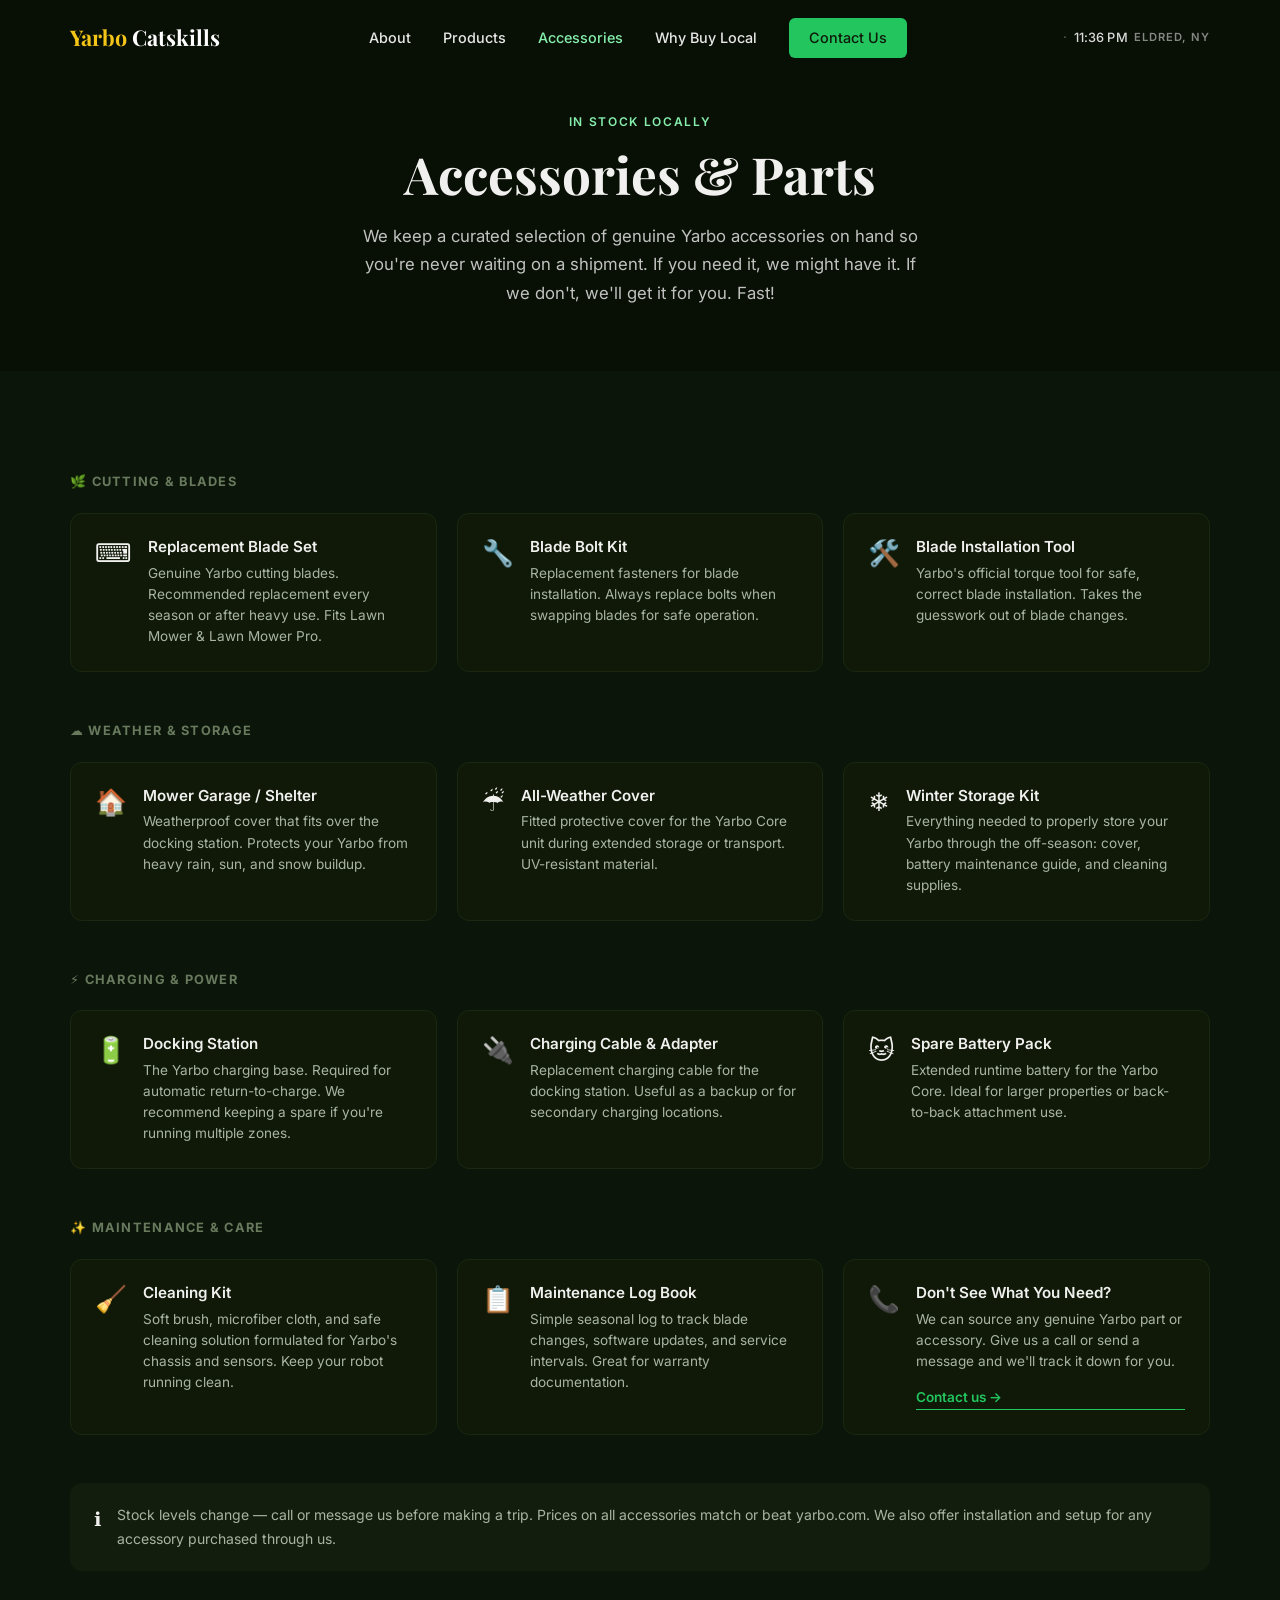
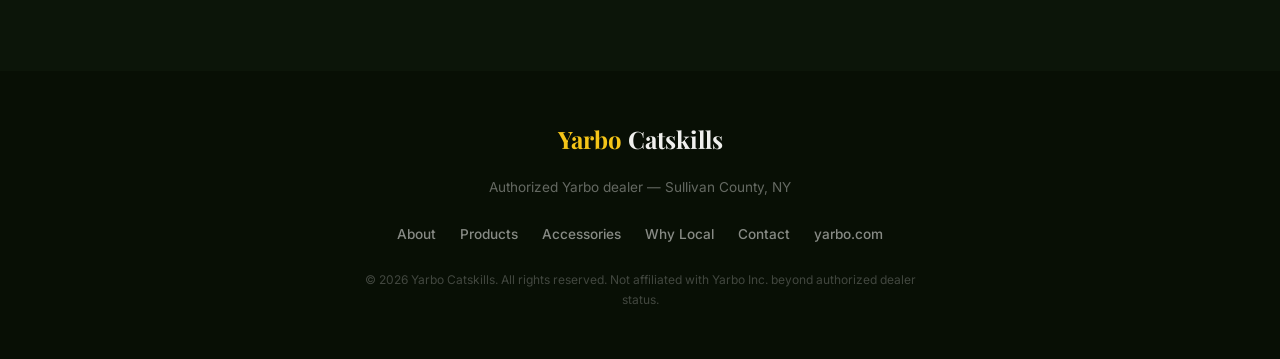
==== accessories.html @ 5e477cc3 "Update copy, styling, and layout improvements - Remove em-dashes throughout bio and hero copy - Move" ====
<!DOCTYPE html>
<html lang="en">
<head>
  <meta charset="UTF-8" />
  <meta name="viewport" content="width=device-width, initial-scale=1.0" />
  <meta name="description" content="Yarbo accessories kept in local stock by Yarbo Catskills — Sullivan County, NY. Blades, covers, docks, and more." />
  <title>Accessories | Yarbo Catskills</title>
  <link rel="preconnect" href="https://fonts.googleapis.com" />
  <link rel="preconnect" href="https://fonts.gstatic.com" crossorigin />
  <link href="https://fonts.googleapis.com/css2?family=Inter:wght@400;500;600;700&family=Playfair+Display:wght@700&family=DM+Serif+Display&family=Syne:wght@700;800&display=swap" rel="stylesheet" />
  <link rel="icon" type="image/svg+xml" href="favicon.svg" />
  <link rel="stylesheet" href="css/styles.css" />
  <link id="theme-css" rel="stylesheet" href="" />
</head>
<body>

  <!-- NAV -->
  <header class="site-header scrolled" id="site-header">
    <div class="container nav-inner">
      <a href="index.html" class="logo"><span>Yarbo</span> Catskills</a>
      <nav class="nav-links">
        <a href="index.html#about">About</a>
        <a href="index.html#products">Products</a>
        <a href="accessories.html" class="nav-current">Accessories</a>
        <a href="index.html#why-local">Why Buy Local</a>
        <a href="index.html#contact" class="btn-nav">Contact Us</a>
      </nav>
      <div class="weather-widget" id="weather-widget" aria-live="polite">
        <span id="weather-temp"></span>
        <span class="weather-divider" aria-hidden="true">·</span>
        <span id="weather-time"></span>
        <span class="weather-loc">Eldred, NY</span>
      </div>
      <button class="nav-toggle" aria-label="Toggle navigation" aria-expanded="false">
        <span></span><span></span><span></span>
      </button>
    </div>
  </header>

  <!-- PAGE HERO -->
  <section class="page-hero">
    <div class="container">
      <p class="section-label">In Stock Locally</p>
      <h1>Accessories &amp; Parts</h1>
      <p class="page-hero-sub">We keep a curated selection of genuine Yarbo accessories on hand so you're never waiting on a shipment. If you need it, we might have it. If we don't, we'll get it for you. Fast!</p>
    </div>
  </section>

  <!-- ACCESSORIES -->
  <section class="section accessories-section">
    <div class="container">

      <p class="acc-category-label">&#127807; Cutting &amp; Blades</p>
      <div class="acc-grid">

        <div class="acc-card">
          <div class="acc-icon">&#9000;&#65039;</div>
          <div class="acc-body">
            <h3>Replacement Blade Set</h3>
            <p>Genuine Yarbo cutting blades. Recommended replacement every season or after heavy use. Fits Lawn Mower &amp; Lawn Mower Pro.</p>
          </div>
        </div>

        <div class="acc-card">
          <div class="acc-icon">&#128295;</div>
          <div class="acc-body">
            <h3>Blade Bolt Kit</h3>
            <p>Replacement fasteners for blade installation. Always replace bolts when swapping blades for safe operation.</p>
          </div>
        </div>

        <div class="acc-card">
          <div class="acc-icon">&#128736;&#65039;</div>
          <div class="acc-body">
            <h3>Blade Installation Tool</h3>
            <p>Yarbo's official torque tool for safe, correct blade installation. Takes the guesswork out of blade changes.</p>
          </div>
        </div>

      </div>

      <p class="acc-category-label">&#9729;&#65039; Weather &amp; Storage</p>
      <div class="acc-grid">

        <div class="acc-card">
          <div class="acc-icon">&#127968;</div>
          <div class="acc-body">
            <h3>Mower Garage / Shelter</h3>
            <p>Weatherproof cover that fits over the docking station. Protects your Yarbo from heavy rain, sun, and snow buildup.</p>
          </div>
        </div>

        <div class="acc-card">
          <div class="acc-icon">&#9748;</div>
          <div class="acc-body">
            <h3>All-Weather Cover</h3>
            <p>Fitted protective cover for the Yarbo Core unit during extended storage or transport. UV-resistant material.</p>
          </div>
        </div>

        <div class="acc-card">
          <div class="acc-icon">&#10052;&#65039;</div>
          <div class="acc-body">
            <h3>Winter Storage Kit</h3>
            <p>Everything needed to properly store your Yarbo through the off-season: cover, battery maintenance guide, and cleaning supplies.</p>
          </div>
        </div>

      </div>

      <p class="acc-category-label">&#9889; Charging &amp; Power</p>
      <div class="acc-grid">

        <div class="acc-card">
          <div class="acc-icon">&#128267;</div>
          <div class="acc-body">
            <h3>Docking Station</h3>
            <p>The Yarbo charging base. Required for automatic return-to-charge. We recommend keeping a spare if you're running multiple zones.</p>
          </div>
        </div>

        <div class="acc-card">
          <div class="acc-icon">&#128268;</div>
          <div class="acc-body">
            <h3>Charging Cable &amp; Adapter</h3>
            <p>Replacement charging cable for the docking station. Useful as a backup or for secondary charging locations.</p>
          </div>
        </div>

        <div class="acc-card">
          <div class="acc-icon">&#128049;</div>
          <div class="acc-body">
            <h3>Spare Battery Pack</h3>
            <p>Extended runtime battery for the Yarbo Core. Ideal for larger properties or back-to-back attachment use.</p>
          </div>
        </div>

      </div>

      <p class="acc-category-label">&#10024; Maintenance &amp; Care</p>
      <div class="acc-grid">

        <div class="acc-card">
          <div class="acc-icon">&#129529;</div>
          <div class="acc-body">
            <h3>Cleaning Kit</h3>
            <p>Soft brush, microfiber cloth, and safe cleaning solution formulated for Yarbo's chassis and sensors. Keep your robot running clean.</p>
          </div>
        </div>

        <div class="acc-card">
          <div class="acc-icon">&#128203;</div>
          <div class="acc-body">
            <h3>Maintenance Log Book</h3>
            <p>Simple seasonal log to track blade changes, software updates, and service intervals. Great for warranty documentation.</p>
          </div>
        </div>

        <div class="acc-card">
          <div class="acc-icon">&#128222;</div>
          <div class="acc-body">
            <h3>Don't See What You Need?</h3>
            <p>We can source any genuine Yarbo part or accessory. Give us a call or send a message and we'll track it down for you.</p>
            <a href="index.html#contact" class="acc-contact-link">Contact us &rarr;</a>
          </div>
        </div>

      </div>

      <div class="acc-disclaimer">
        <span class="acc-disclaimer-icon">&#8505;&#65039;</span>
        <p>Stock levels change — call or message us before making a trip. Prices on all accessories match or beat yarbo.com. We also offer installation and setup for any accessory purchased through us.</p>
      </div>

    </div>
  </section>

  <!-- FOOTER -->
  <footer class="site-footer">
    <div class="container footer-inner">
      <p class="footer-logo"><span>Yarbo</span> Catskills</p>
      <p class="footer-tagline">Authorized Yarbo dealer &mdash; Sullivan County, NY</p>
      <nav class="footer-links">
        <a href="index.html#about">About</a>
        <a href="index.html#products">Products</a>
        <a href="accessories.html">Accessories</a>
        <a href="index.html#why-local">Why Local</a>
        <a href="index.html#contact">Contact</a>
        <a href="https://www.yarbo.com" target="_blank" rel="noopener">yarbo.com</a>
      </nav>
      <p class="footer-copy">&copy; 2026 Yarbo Catskills. All rights reserved. Not affiliated with Yarbo Inc. beyond authorized dealer status.</p>
    </div>
  </footer>

  <script src="js/main.js"></script>
</body>
</html>
---- css/styles.css ----
/* ── Reset & Base ─────────────────────────────────────── */
*, *::before, *::after { box-sizing: border-box; margin: 0; padding: 0; }

:root {
  --green-dark:   #1C3D0F;
  --green-mid:    #2D5C1F;
  --green-light:  #5A9435;
  --cream:        #FDFCF8;
  --sand:         #F0EBE1;
  --gold:         #F5C518;
  --text-dark:    #1A1A1A;
  --text-mid:     #4A4A4A;
  --text-light:   #767676;
  --white:        #FFFFFF;
  --radius-sm:    6px;
  --radius-md:    12px;
  --radius-lg:    20px;
  --shadow-card:  0 4px 24px rgba(0,0,0,0.08);
  --shadow-hover: 0 8px 40px rgba(0,0,0,0.14);
  --transition:   0.25s ease;
  --section-gap:  100px;
}

html { scroll-behavior: smooth; }

body {
  font-family: 'Inter', system-ui, sans-serif;
  font-size: 16px;
  line-height: 1.7;
  color: var(--text-dark);
  background: var(--cream);
  -webkit-font-smoothing: antialiased;
}

h1, h2, h3 {
  font-family: 'Playfair Display', Georgia, serif;
  line-height: 1.2;
}

h1 { font-size: clamp(2.6rem, 6vw, 4.2rem); }
h2 { font-size: clamp(2rem, 4vw, 2.8rem); }
h3 { font-size: 1.25rem; }

a { color: inherit; text-decoration: none; }

img { display: block; max-width: 100%; }

.container {
  width: min(1140px, 92%);
  margin-inline: auto;
}

.section { padding-block: var(--section-gap); }

.section-label {
  font-size: 0.75rem;
  font-weight: 600;
  letter-spacing: 0.14em;
  text-transform: uppercase;
  color: var(--green-light);
  margin-bottom: 0.75rem;
}

.section-label.light { color: var(--green-light); }

.center { text-align: center; }

.section-intro {
  font-size: 1.1rem;
  color: var(--text-mid);
  max-width: 640px;
  margin-inline: auto;
  margin-top: 1rem;
  margin-bottom: 3rem;
}

/* ── Buttons ──────────────────────────────────────────── */
.btn-primary,
.btn-secondary,
.btn-nav {
  display: inline-block;
  padding: 0.75rem 1.75rem;
  border-radius: var(--radius-sm);
  font-weight: 600;
  font-size: 0.95rem;
  transition: var(--transition);
  cursor: pointer;
  border: none;
}

.btn-primary {
  background: var(--green-mid);
  color: var(--white);
}
.btn-primary:hover { background: var(--green-dark); transform: translateY(-1px); }

.btn-secondary {
  background: transparent;
  color: var(--white);
  border: 2px solid rgba(255,255,255,0.6);
}
.btn-secondary:hover { border-color: var(--white); background: rgba(255,255,255,0.08); }

.btn-full { width: 100%; text-align: center; padding-block: 1rem; }

/* ── Header / Nav ─────────────────────────────────────── */
.site-header {
  position: fixed;
  inset: 0 0 auto 0;
  z-index: 100;
  padding-block: 1.1rem;
  transition: background var(--transition), box-shadow var(--transition);
}

.site-header.scrolled {
  background: rgba(253, 252, 248, 0.97);
  backdrop-filter: blur(10px);
  box-shadow: 0 1px 20px rgba(0,0,0,0.08);
}

.nav-inner {
  display: flex;
  align-items: center;
  justify-content: space-between;
  gap: 1rem;
}

.logo {
  font-family: 'Playfair Display', Georgia, serif;
  font-size: 1.35rem;
  font-weight: 700;
  color: #FFFFFF;
  transition: color var(--transition);
}
.site-header.scrolled .logo { color: #1C3D0F; }
.logo span { color: #F5C518; }

.nav-links {
  display: flex;
  align-items: center;
  gap: 2rem;
}

.nav-links a {
  font-size: 0.9rem;
  font-weight: 500;
  color: rgba(255,255,255,0.9);
  transition: color var(--transition);
}
.site-header.scrolled .nav-links a { color: var(--text-mid); }
.nav-links a:hover { color: var(--white); }
.site-header.scrolled .nav-links a:hover { color: var(--green-mid); }

.btn-nav {
  padding: 0.5rem 1.25rem;
  background: var(--green-mid);
  color: var(--white) !important;
  border-radius: var(--radius-sm);
}
.btn-nav:hover { background: var(--green-dark); transform: translateY(-1px); }
.site-header.scrolled .btn-nav { background: var(--green-mid); }

.nav-toggle {
  display: none;
  flex-direction: column;
  gap: 5px;
  background: none;
  border: none;
  cursor: pointer;
  padding: 4px;
}
.nav-toggle span {
  display: block;
  width: 24px;
  height: 2px;
  background: var(--white);
  border-radius: 2px;
  transition: var(--transition);
}
.site-header.scrolled .nav-toggle span { background: var(--green-dark); }

/* ── Hero ─────────────────────────────────────────────── */
.hero {
  position: relative;
  min-height: 100dvh;
  display: flex;
  align-items: center;
  overflow: hidden;
}

.hero-bg {
  position: absolute;
  inset: 0;
  background:
    linear-gradient(160deg, rgba(28,61,15,0.82) 0%, rgba(45,92,31,0.62) 60%, rgba(28,61,15,0.92) 100%),
    url('../images/YarboField2.jpg') center/cover no-repeat;
  z-index: 0;
}

/* VIDEO HERO — saved for later
.hero-bg { position: absolute; inset: 0; z-index: 0; overflow: hidden; }
.hero-video { position: absolute; inset: 0; width: 100%; height: 100%; object-fit: cover; z-index: 0; }
.hero-bg::after { content: ''; position: absolute; inset: 0;
  background: linear-gradient(160deg, rgba(28,61,15,0.82) 0%, rgba(45,92,31,0.62) 60%, rgba(28,61,15,0.92) 100%);
  z-index: 1; } */

.hero-content {
  position: relative;
  z-index: 1;
  padding-top: 60px;
  padding-bottom: 60px;
  max-width: 600px;
}

.hero-eyebrow {
  display: inline-block;
  font-size: 0.8rem;
  font-weight: 600;
  letter-spacing: 0.12em;
  text-transform: uppercase;
  color: var(--gold);
  margin-bottom: 1.25rem;
}

.hero h1 {
  color: var(--white);
  margin-bottom: 1.25rem;
}

.hero-sub {
  font-size: 1.2rem;
  color: rgba(255,255,255,0.85);
  max-width: 520px;
  margin-bottom: 2.5rem;
}

.hero-actions { display: flex; gap: 1rem; flex-wrap: wrap; }

.hero-trust {
  position: absolute;
  bottom: 5rem;
  left: 50%;
  transform: translateX(-50%);
  display: flex;
  flex-wrap: wrap;
  gap: 2rem;
  justify-content: center;
  z-index: 1;
  white-space: nowrap;
}
.hero-trust span {
  font-size: 0.8rem;
  font-weight: 600;
  color: rgba(255,255,255,0.7);
  letter-spacing: 0.04em;
}

.hero-scroll-hint {
  position: absolute;
  bottom: 2rem;
  left: 50%;
  transform: translateX(-50%);
  z-index: 1;
}
.hero-scroll-hint span {
  display: block;
  width: 24px;
  height: 24px;
  border-right: 2px solid rgba(255,255,255,0.5);
  border-bottom: 2px solid rgba(255,255,255,0.5);
  transform: rotate(45deg);
  animation: bounce 1.8s infinite;
}
@keyframes bounce {
  0%, 100% { transform: rotate(45deg) translateY(0); opacity: 1; }
  50% { transform: rotate(45deg) translateY(6px); opacity: 0.4; }
}

/* ── About ────────────────────────────────────────────── */
.about { background: var(--white); }

.about-grid {
  display: grid;
  grid-template-columns: 1fr 1fr;
  gap: 5rem;
  align-items: center;
}

.about-text h2 { margin-bottom: 1.25rem; color: var(--green-dark); }
.about-text p { color: var(--text-mid); margin-bottom: 1rem; }
.about-text p:last-child { margin-bottom: 0; }

.about-gardens-note {
  margin-top: 1.25rem;
  padding: 1rem 1.25rem;
  background: var(--sand);
  border-left: 3px solid var(--green-mid);
  border-radius: 0 var(--radius-sm) var(--radius-sm) 0;
  font-size: 0.9rem;
  color: var(--text-mid);
}
.about-gardens-note a {
  color: var(--green-mid);
  font-weight: 600;
  border-bottom: 1px solid currentColor;
}
.about-gardens-note a:hover { color: var(--green-dark); }

.about-card {
  background: var(--cream);
  border-radius: var(--radius-lg);
  padding: 2.5rem;
  display: flex;
  flex-direction: column;
  gap: 1.5rem;
}

.about-stat { text-align: center; }
.stat-number {
  display: block;
  font-family: 'Playfair Display', serif;
  font-size: 1.8rem;
  color: var(--green-dark);
  font-weight: 700;
  line-height: 1.2;
}
.stat-label {
  display: block;
  font-size: 0.85rem;
  color: var(--text-light);
  font-weight: 500;
  margin-top: 0.25rem;
}

.about-divider {
  height: 1px;
  background: var(--sand);
}

/* ── Products ─────────────────────────────────────────── */
.products { background: var(--cream); }
.products h2 { margin-bottom: 0; color: var(--green-dark); }

.product-grid {
  display: grid;
  grid-template-columns: repeat(3, 1fr);
  gap: 1.5rem;
  margin-bottom: 2.5rem;
}

.product-card {
  position: relative;
  background: var(--white);
  border: 1.5px solid transparent;
  border-radius: var(--radius-md);
  padding: 2rem 1.75rem;
  overflow: hidden;
  display: flex;
  flex-direction: column;
  gap: 0.5rem;
  box-shadow: var(--shadow-card);
  transition: transform var(--transition), box-shadow var(--transition), border-color var(--transition);
  overflow: hidden;
}

.product-card:hover {
  transform: translateY(-4px);
  box-shadow: var(--shadow-hover);
  border-color: var(--green-light);
}

.product-card--featured {
  border-color: var(--green-mid);
  background: linear-gradient(160deg, #f0faf4 0%, var(--white) 100%);
}

.product-badge {
  position: absolute;
  top: 1rem;
  right: 1rem;
  background: var(--green-mid);
  color: var(--white);
  font-size: 0.7rem;
  font-weight: 600;
  letter-spacing: 0.08em;
  text-transform: uppercase;
  padding: 0.25rem 0.65rem;
  border-radius: 100px;
}

.product-img {
  width: calc(100% + 3.5rem);
  margin: -2rem -1.75rem 1.25rem;
  height: 190px;
  background-size: cover;
  background-position: center;
  border-radius: var(--radius-md) var(--radius-md) 0 0;
  flex-shrink: 0;
}

.product-icon { font-size: 2rem; margin-bottom: 0.5rem; }
.product-card h3 { color: var(--green-dark); margin-bottom: 0.15rem; }
.product-tagline { font-size: 0.85rem; color: var(--green-mid); font-weight: 600; }
.product-desc { font-size: 0.9rem; color: var(--text-mid); flex: 1; }
.product-link {
  font-size: 0.85rem;
  font-weight: 600;
  color: var(--green-mid);
  margin-top: 0.5rem;
  transition: color var(--transition);
}
.product-card:hover .product-link { color: var(--green-dark); }

.product-category-label {
  font-size: 0.85rem;
  font-weight: 600;
  letter-spacing: 0.06em;
  color: var(--text-mid);
  margin-bottom: 1rem;
}
.product-category-label--row2 { margin-top: 2.5rem; }

.products-cta-note {
  text-align: center;
  font-size: 0.95rem;
  color: var(--text-mid);
}
.products-cta-note a { color: var(--green-mid); font-weight: 600; border-bottom: 1px solid currentColor; }
.products-cta-note a:hover { color: var(--green-dark); }

/* ── Why Local ────────────────────────────────────────── */
.why-local {
  background: var(--green-dark);
}
.why-local h2 { color: var(--white); margin-bottom: 0; }

.benefits-grid {
  display: grid;
  grid-template-columns: repeat(2, 1fr);
  gap: 2rem;
  margin-top: 1rem;
}

.benefit-item {
  background: rgba(255,255,255,0.06);
  border: 1px solid rgba(255,255,255,0.1);
  border-radius: var(--radius-md);
  padding: 2rem;
  transition: background var(--transition);
}
.benefit-item:hover { background: rgba(255,255,255,0.1); }

.benefit-icon { font-size: 2rem; margin-bottom: 0.75rem; }
.benefit-item h3 { color: var(--white); margin-bottom: 0.6rem; }
.benefit-item p { font-size: 0.95rem; color: rgba(255,255,255,0.75); }

/* ── Contact ──────────────────────────────────────────── */
.contact { background: var(--white); }

.contact-grid {
  display: grid;
  grid-template-columns: 1fr 1.1fr;
  gap: 5rem;
  align-items: start;
}

.contact-text h2 { color: var(--green-dark); margin-bottom: 1rem; }
.contact-text > p { color: var(--text-mid); margin-bottom: 2rem; }

.contact-details { display: flex; flex-direction: column; gap: 1rem; }
.contact-item { display: flex; align-items: flex-start; gap: 0.75rem; font-size: 0.95rem; }
.contact-icon { font-size: 1.1rem; flex-shrink: 0; margin-top: 1px; }
.contact-item a { color: var(--green-mid); font-weight: 500; }
.contact-item a:hover { color: var(--green-dark); }

.contact-form {
  background: var(--cream);
  border-radius: var(--radius-lg);
  padding: 2.5rem;
  display: flex;
  flex-direction: column;
  gap: 1.25rem;
}

.form-group { display: flex; flex-direction: column; gap: 0.4rem; }

.form-group label {
  font-size: 0.85rem;
  font-weight: 600;
  color: var(--text-dark);
}

.form-group input,
.form-group textarea {
  padding: 0.75rem 1rem;
  border: 1.5px solid #E0DDD6;
  border-radius: var(--radius-sm);
  font-family: inherit;
  font-size: 0.95rem;
  color: var(--text-dark);
  background: var(--white);
  transition: border-color var(--transition);
  resize: vertical;
}

.form-group input:focus,
.form-group textarea:focus {
  outline: none;
  border-color: var(--green-mid);
  box-shadow: 0 0 0 3px rgba(45,106,79,0.12);
}

.form-group input::placeholder,
.form-group textarea::placeholder { color: #B0ABA0; }

.form-note {
  font-size: 0.8rem;
  color: var(--text-light);
  text-align: center;
}

/* ── Footer ───────────────────────────────────────────── */
.site-footer {
  background: var(--green-dark);
  color: rgba(255,255,255,0.75);
  padding-block: 3rem;
}

.footer-inner {
  display: flex;
  flex-direction: column;
  align-items: center;
  gap: 1rem;
  text-align: center;
}

.footer-logo {
  font-family: 'Playfair Display', serif;
  font-size: 1.5rem;
  font-weight: 700;
  color: var(--white);
}
.footer-logo span { color: var(--gold); }

.footer-tagline { font-size: 0.85rem; color: rgba(255,255,255,0.55); }

.footer-links {
  display: flex;
  gap: 1.5rem;
  flex-wrap: wrap;
  justify-content: center;
  margin-top: 0.5rem;
}
.footer-links a {
  font-size: 0.85rem;
  font-weight: 500;
  transition: color var(--transition);
}
.footer-links a:hover { color: var(--white); }

.footer-copy {
  font-size: 0.75rem;
  color: rgba(255,255,255,0.35);
  margin-top: 0.5rem;
  max-width: 560px;
}

/* ── Weather Widget ───────────────────────────────────── */
.weather-widget {
  display: flex;
  align-items: center;
  gap: 0.4rem;
  font-size: 0.8rem;
  font-weight: 500;
  color: rgba(255,255,255,0.85);
  white-space: nowrap;
  transition: color var(--transition);
  letter-spacing: 0.01em;
}
.site-header.scrolled .weather-widget { color: var(--text-mid); }
.weather-loc {
  font-size: 0.7rem;
  font-weight: 600;
  letter-spacing: 0.08em;
  text-transform: uppercase;
  color: rgba(255,255,255,0.5);
}
.site-header.scrolled .weather-loc { color: var(--text-light); }
.weather-divider { color: rgba(255,255,255,0.3); }
.site-header.scrolled .weather-divider { color: var(--text-light); }

@media (max-width: 900px) { .weather-widget { display: none; } }

/* ── Dark Mode Toggle ─────────────────────────────────── */
.dark-toggle {
  display: flex;
  align-items: center;
  justify-content: center;
  width: 36px;
  height: 36px;
  border-radius: 50%;
  background: rgba(255,255,255,0.12);
  border: 1.5px solid rgba(255,255,255,0.25);
  color: rgba(255,255,255,0.9);
  cursor: pointer;
  transition: background var(--transition), border-color var(--transition), color var(--transition);
  flex-shrink: 0;
}
.dark-toggle:hover {
  background: rgba(255,255,255,0.22);
  border-color: rgba(255,255,255,0.5);
}
.site-header.scrolled .dark-toggle {
  background: var(--sand);
  border-color: transparent;
  color: var(--green-dark);
}
.site-header.scrolled .dark-toggle:hover { background: var(--green-light); color: var(--white); }

/* show sun in dark mode, moon in light mode */
.dark-toggle .icon-sun  { display: none; }
.dark-toggle .icon-moon { display: block; }
:root.dark .dark-toggle .icon-sun  { display: block; }
:root.dark .dark-toggle .icon-moon { display: none; }

/* ── Inner Page Hero ──────────────────────────────────── */
.page-hero {
  background: var(--green-dark);
  padding: 7rem 0 4rem;
  text-align: center;
}
.page-hero .section-label { color: var(--green-light); }
.page-hero h1 {
  color: var(--white);
  font-size: clamp(2rem, 5vw, 3.2rem);
  margin-bottom: 1rem;
}
.page-hero-sub {
  font-size: 1.05rem;
  color: rgba(255,255,255,0.75);
  max-width: 560px;
  margin-inline: auto;
}

/* ── Nav current page ─────────────────────────────────── */
.nav-current {
  color: var(--green-light) !important;
  font-weight: 600;
}
.site-header.scrolled .nav-current { color: var(--green-mid) !important; }

/* ── Accessories Page ─────────────────────────────────── */
.accessories-section { background: var(--cream); }

.acc-category-label {
  font-size: 0.8rem;
  font-weight: 700;
  letter-spacing: 0.1em;
  text-transform: uppercase;
  color: var(--text-light);
  margin: 3rem 0 1.25rem;
}
.acc-category-label:first-of-type { margin-top: 0; }

.acc-grid {
  display: grid;
  grid-template-columns: repeat(3, 1fr);
  gap: 1.25rem;
}

.acc-card {
  background: var(--white);
  border: 1.5px solid var(--sand);
  border-radius: var(--radius-md);
  padding: 1.5rem;
  display: flex;
  gap: 1rem;
  align-items: flex-start;
  transition: box-shadow var(--transition), border-color var(--transition);
}
.acc-card:hover {
  box-shadow: var(--shadow-card);
  border-color: var(--green-light);
}

.acc-icon { font-size: 1.6rem; flex-shrink: 0; line-height: 1; margin-top: 2px; }

.acc-body { display: flex; flex-direction: column; gap: 0.4rem; }
.acc-body h3 { font-family: 'Inter', sans-serif; font-size: 0.95rem; font-weight: 600; color: var(--text-dark); }
.acc-body p { font-size: 0.85rem; color: var(--text-mid); line-height: 1.55; }

.acc-badge {
  display: inline-block;
  font-size: 0.7rem;
  font-weight: 700;
  letter-spacing: 0.06em;
  text-transform: uppercase;
  padding: 0.2rem 0.6rem;
  border-radius: 100px;
  margin-top: 0.25rem;
  width: fit-content;
}
.acc-badge--stock    { background: #E8F5E9; color: #2E7D32; }
.acc-badge--limited  { background: #FFF8E1; color: #F57F17; }
.acc-badge--order    { background: #EEF2FF; color: #3730A3; }

.acc-contact-link {
  display: inline-block;
  margin-top: 0.5rem;
  font-size: 0.85rem;
  font-weight: 600;
  color: var(--green-mid);
  border-bottom: 1px solid currentColor;
}
.acc-contact-link:hover { color: var(--green-dark); }

.acc-disclaimer {
  display: flex;
  gap: 1rem;
  align-items: flex-start;
  background: var(--sand);
  border-radius: var(--radius-md);
  padding: 1.25rem 1.5rem;
  margin-top: 3rem;
}
.acc-disclaimer-icon { font-size: 1.2rem; flex-shrink: 0; }
.acc-disclaimer p { font-size: 0.875rem; color: var(--text-mid); }

/* ── Responsive ───────────────────────────────────────── */
@media (max-width: 900px) {
  :root { --section-gap: 72px; }

  .about-grid,
  .contact-grid { grid-template-columns: 1fr; gap: 3rem; }

  .product-grid { grid-template-columns: 1fr 1fr; }
  .benefits-grid { grid-template-columns: 1fr; }
  .acc-grid { grid-template-columns: 1fr 1fr; }

  .about-card {
    flex-direction: row;
    flex-wrap: wrap;
    gap: 1.5rem;
  }
  .about-stat { flex: 1 1 140px; }
  .about-divider { display: none; }
}

@media (max-width: 680px) {
  .nav-links { display: none; }
  .nav-links.open {
    display: flex;
    flex-direction: column;
    position: fixed;
    inset: 0;
    background: var(--green-dark);
    justify-content: center;
    align-items: center;
    gap: 2.5rem;
    z-index: 99;
  }
  .nav-links.open a { font-size: 1.3rem; color: var(--white); }
  .nav-links.open .btn-nav {
    background: var(--white);
    color: var(--green-dark) !important;
  }
  .nav-toggle { display: flex; z-index: 101; }
  .nav-toggle.open span:nth-child(1) { transform: rotate(45deg) translate(5px, 5px); }
  .nav-toggle.open span:nth-child(2) { opacity: 0; }
  .nav-toggle.open span:nth-child(3) { transform: rotate(-45deg) translate(5px, -5px); }

  .product-grid { grid-template-columns: 1fr; }
  .acc-grid { grid-template-columns: 1fr; }
  .hero-actions { flex-direction: column; }
  .hero-actions .btn-secondary { text-align: center; }
  .contact-form { padding: 1.75rem; }

  .hero-bg { background-position: 72% center; }
  .hero { align-items: flex-start; }
  .hero-content { padding-top: 150px; }
}
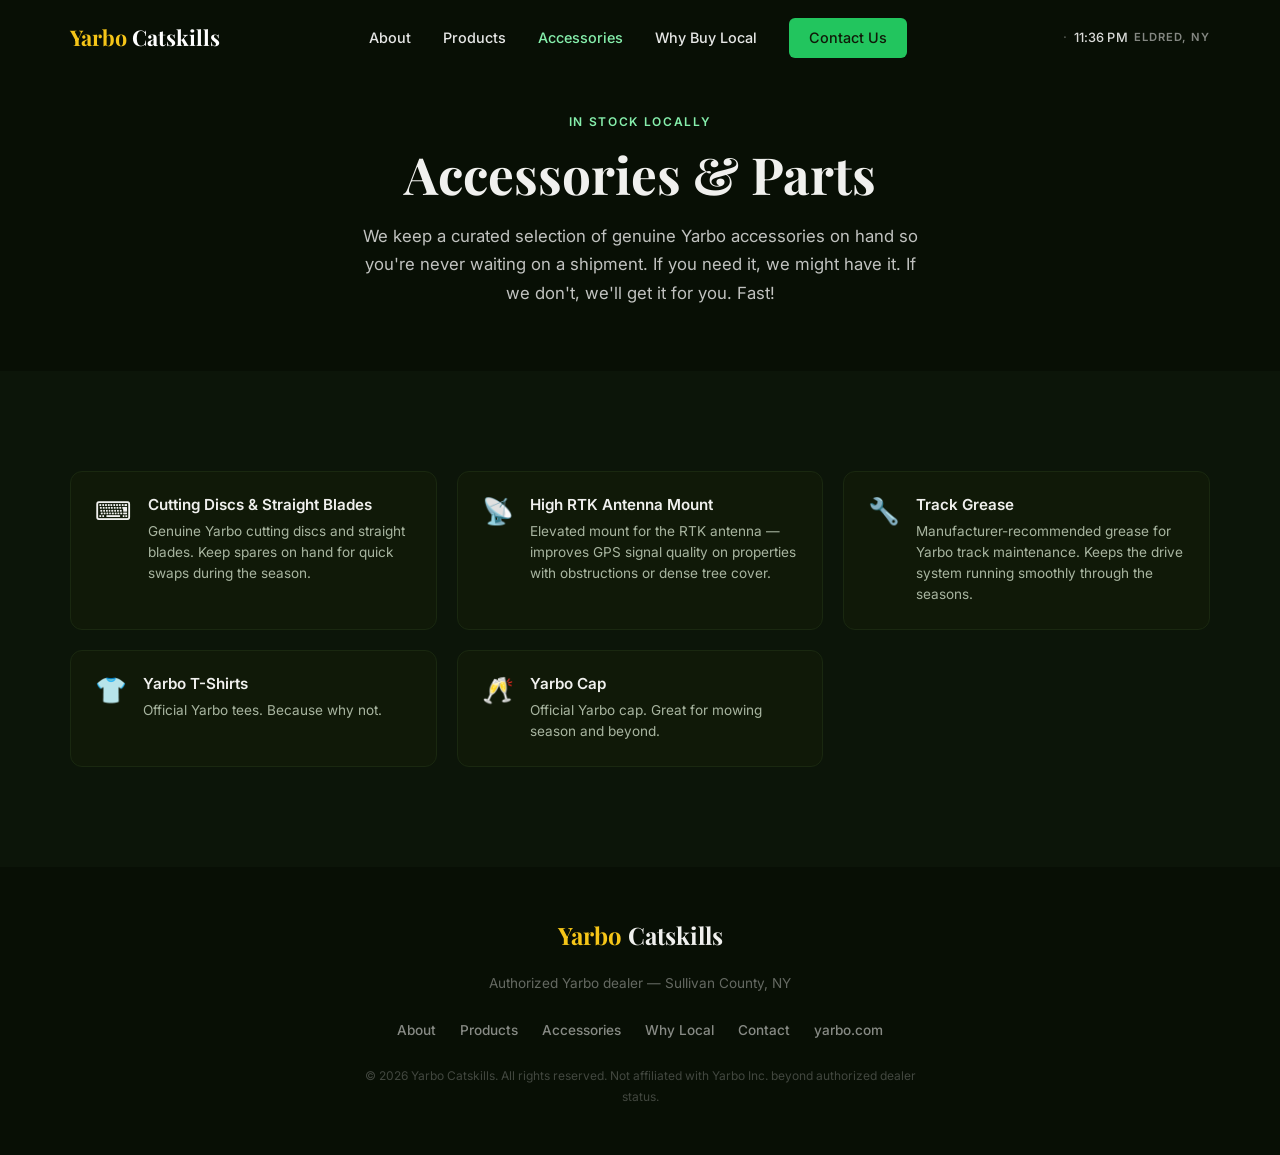
==== commit 02ae72e9: "Update accessories.html" ====
--- a/accessories.html
+++ b/accessories.html
@@ -50,127 +50,50 @@
   <section class="section accessories-section">
     <div class="container">
 
-      <p class="acc-category-label">&#127807; Cutting &amp; Blades</p>
       <div class="acc-grid">
 
         <div class="acc-card">
           <div class="acc-icon">&#9000;&#65039;</div>
           <div class="acc-body">
-            <h3>Replacement Blade Set</h3>
-            <p>Genuine Yarbo cutting blades. Recommended replacement every season or after heavy use. Fits Lawn Mower &amp; Lawn Mower Pro.</p>
+            <h3>Cutting Discs &amp; Straight Blades</h3>
+            <p>Genuine Yarbo cutting discs and straight blades. Keep spares on hand for quick swaps during the season.</p>
+          </div>
+        </div>
+
+        <div class="acc-card">
+          <div class="acc-icon">&#128225;</div>
+          <div class="acc-body">
+            <h3>High RTK Antenna Mount</h3>
+            <p>Elevated mount for the RTK antenna — improves GPS signal quality on properties with obstructions or dense tree cover.</p>
           </div>
         </div>
 
         <div class="acc-card">
           <div class="acc-icon">&#128295;</div>
           <div class="acc-body">
-            <h3>Blade Bolt Kit</h3>
-            <p>Replacement fasteners for blade installation. Always replace bolts when swapping blades for safe operation.</p>
+            <h3>Track Grease</h3>
+            <p>Manufacturer-recommended grease for Yarbo track maintenance. Keeps the drive system running smoothly through the seasons.</p>
           </div>
         </div>
 
         <div class="acc-card">
-          <div class="acc-icon">&#128736;&#65039;</div>
+          <div class="acc-icon">&#128085;</div>
           <div class="acc-body">
-            <h3>Blade Installation Tool</h3>
-            <p>Yarbo's official torque tool for safe, correct blade installation. Takes the guesswork out of blade changes.</p>
+            <h3>Yarbo T-Shirts</h3>
+            <p>Official Yarbo tees. Because why not.</p>
+          </div>
+        </div>
+
+        <div class="acc-card">
+          <div class="acc-icon">&#129346;</div>
+          <div class="acc-body">
+            <h3>Yarbo Cap</h3>
+            <p>Official Yarbo cap. Great for mowing season and beyond.</p>
           </div>
         </div>
 
       </div>
 
-      <p class="acc-category-label">&#9729;&#65039; Weather &amp; Storage</p>
-      <div class="acc-grid">
-
-        <div class="acc-card">
-          <div class="acc-icon">&#127968;</div>
-          <div class="acc-body">
-            <h3>Mower Garage / Shelter</h3>
-            <p>Weatherproof cover that fits over the docking station. Protects your Yarbo from heavy rain, sun, and snow buildup.</p>
-          </div>
-        </div>
-
-        <div class="acc-card">
-          <div class="acc-icon">&#9748;</div>
-          <div class="acc-body">
-            <h3>All-Weather Cover</h3>
-            <p>Fitted protective cover for the Yarbo Core unit during extended storage or transport. UV-resistant material.</p>
-          </div>
-        </div>
-
-        <div class="acc-card">
-          <div class="acc-icon">&#10052;&#65039;</div>
-          <div class="acc-body">
-            <h3>Winter Storage Kit</h3>
-            <p>Everything needed to properly store your Yarbo through the off-season: cover, battery maintenance guide, and cleaning supplies.</p>
-          </div>
-        </div>
-
-      </div>
-
-      <p class="acc-category-label">&#9889; Charging &amp; Power</p>
-      <div class="acc-grid">
-
-        <div class="acc-card">
-          <div class="acc-icon">&#128267;</div>
-          <div class="acc-body">
-            <h3>Docking Station</h3>
-            <p>The Yarbo charging base. Required for automatic return-to-charge. We recommend keeping a spare if you're running multiple zones.</p>
-          </div>
-        </div>
-
-        <div class="acc-card">
-          <div class="acc-icon">&#128268;</div>
-          <div class="acc-body">
-            <h3>Charging Cable &amp; Adapter</h3>
-            <p>Replacement charging cable for the docking station. Useful as a backup or for secondary charging locations.</p>
-          </div>
-        </div>
-
-        <div class="acc-card">
-          <div class="acc-icon">&#128049;</div>
-          <div class="acc-body">
-            <h3>Spare Battery Pack</h3>
-            <p>Extended runtime battery for the Yarbo Core. Ideal for larger properties or back-to-back attachment use.</p>
-          </div>
-        </div>
-
-      </div>
-
-      <p class="acc-category-label">&#10024; Maintenance &amp; Care</p>
-      <div class="acc-grid">
-
-        <div class="acc-card">
-          <div class="acc-icon">&#129529;</div>
-          <div class="acc-body">
-            <h3>Cleaning Kit</h3>
-            <p>Soft brush, microfiber cloth, and safe cleaning solution formulated for Yarbo's chassis and sensors. Keep your robot running clean.</p>
-          </div>
-        </div>
-
-        <div class="acc-card">
-          <div class="acc-icon">&#128203;</div>
-          <div class="acc-body">
-            <h3>Maintenance Log Book</h3>
-            <p>Simple seasonal log to track blade changes, software updates, and service intervals. Great for warranty documentation.</p>
-          </div>
-        </div>
-
-        <div class="acc-card">
-          <div class="acc-icon">&#128222;</div>
-          <div class="acc-body">
-            <h3>Don't See What You Need?</h3>
-            <p>We can source any genuine Yarbo part or accessory. Give us a call or send a message and we'll track it down for you.</p>
-            <a href="index.html#contact" class="acc-contact-link">Contact us &rarr;</a>
-          </div>
-        </div>
-
-      </div>
-
-      <div class="acc-disclaimer">
-        <span class="acc-disclaimer-icon">&#8505;&#65039;</span>
-        <p>Stock levels change — call or message us before making a trip. Prices on all accessories match or beat yarbo.com. We also offer installation and setup for any accessory purchased through us.</p>
-      </div>
 
     </div>
   </section>
--- a/css/styles.css
+++ b/css/styles.css
@@ -107,7 +107,7 @@
 .site-header {
   position: fixed;
   inset: 0 0 auto 0;
-  z-index: 100;
+  z-index: 1000;
   padding-block: 1.1rem;
   transition: background var(--transition), box-shadow var(--transition);
 }
@@ -237,16 +237,10 @@
 .hero-actions { display: flex; gap: 1rem; flex-wrap: wrap; }
 
 .hero-trust {
-  position: absolute;
-  bottom: 5rem;
-  left: 50%;
-  transform: translateX(-50%);
   display: flex;
   flex-wrap: wrap;
-  gap: 2rem;
-  justify-content: center;
-  z-index: 1;
-  white-space: nowrap;
+  gap: 1.5rem;
+  margin-top: 2rem;
 }
 .hero-trust span {
   font-size: 0.8rem;
@@ -347,6 +341,15 @@
   gap: 1.5rem;
   margin-bottom: 2.5rem;
 }
+.product-grid--two {
+  grid-template-columns: repeat(2, 1fr);
+  max-width: 66%;
+  margin-left: auto;
+  margin-right: auto;
+}
+.product-grid--four {
+  grid-template-columns: repeat(4, 1fr);
+}
 
 .product-card {
   position: relative;
@@ -436,7 +439,7 @@
 
 .benefits-grid {
   display: grid;
-  grid-template-columns: repeat(2, 1fr);
+  grid-template-columns: repeat(3, 1fr);
   gap: 2rem;
   margin-top: 1rem;
 }
@@ -752,30 +755,39 @@
     display: flex;
     flex-direction: column;
     position: fixed;
-    inset: 0;
-    background: var(--green-dark);
+    top: 0;
+    left: 0;
+    right: 0;
+    bottom: 0;
+    width: 100%;
+    height: 100%;
+    min-height: 100dvh;
+    background: #0C1509;
     justify-content: center;
     align-items: center;
     gap: 2.5rem;
-    z-index: 99;
+    z-index: 999;
+    overflow-y: auto;
   }
-  .nav-links.open a { font-size: 1.3rem; color: var(--white); }
+  .nav-links.open a { font-size: 1.3rem; color: #F0F0EE; }
   .nav-links.open .btn-nav {
-    background: var(--white);
-    color: var(--green-dark) !important;
+    background: #F5C518;
+    color: #0C1509 !important;
   }
-  .nav-toggle { display: flex; z-index: 101; }
+  .nav-toggle { display: flex; z-index: 1001; }
   .nav-toggle.open span:nth-child(1) { transform: rotate(45deg) translate(5px, 5px); }
   .nav-toggle.open span:nth-child(2) { opacity: 0; }
   .nav-toggle.open span:nth-child(3) { transform: rotate(-45deg) translate(5px, -5px); }
 
   .product-grid { grid-template-columns: 1fr; }
   .acc-grid { grid-template-columns: 1fr; }
-  .hero-actions { flex-direction: column; }
+  .hero-actions { flex-direction: column; align-items: flex-start; }
+  .hero-actions .btn-primary { width: auto; padding-left: 1.75rem; padding-right: 1.75rem; }
   .hero-actions .btn-secondary { text-align: center; }
   .contact-form { padding: 1.75rem; }
 
   .hero-bg { background-position: 72% center; }
   .hero { align-items: flex-start; }
-  .hero-content { padding-top: 150px; }
-}
+  .hero-content { padding-top: 150px; padding-bottom: 5rem; }
+
+}
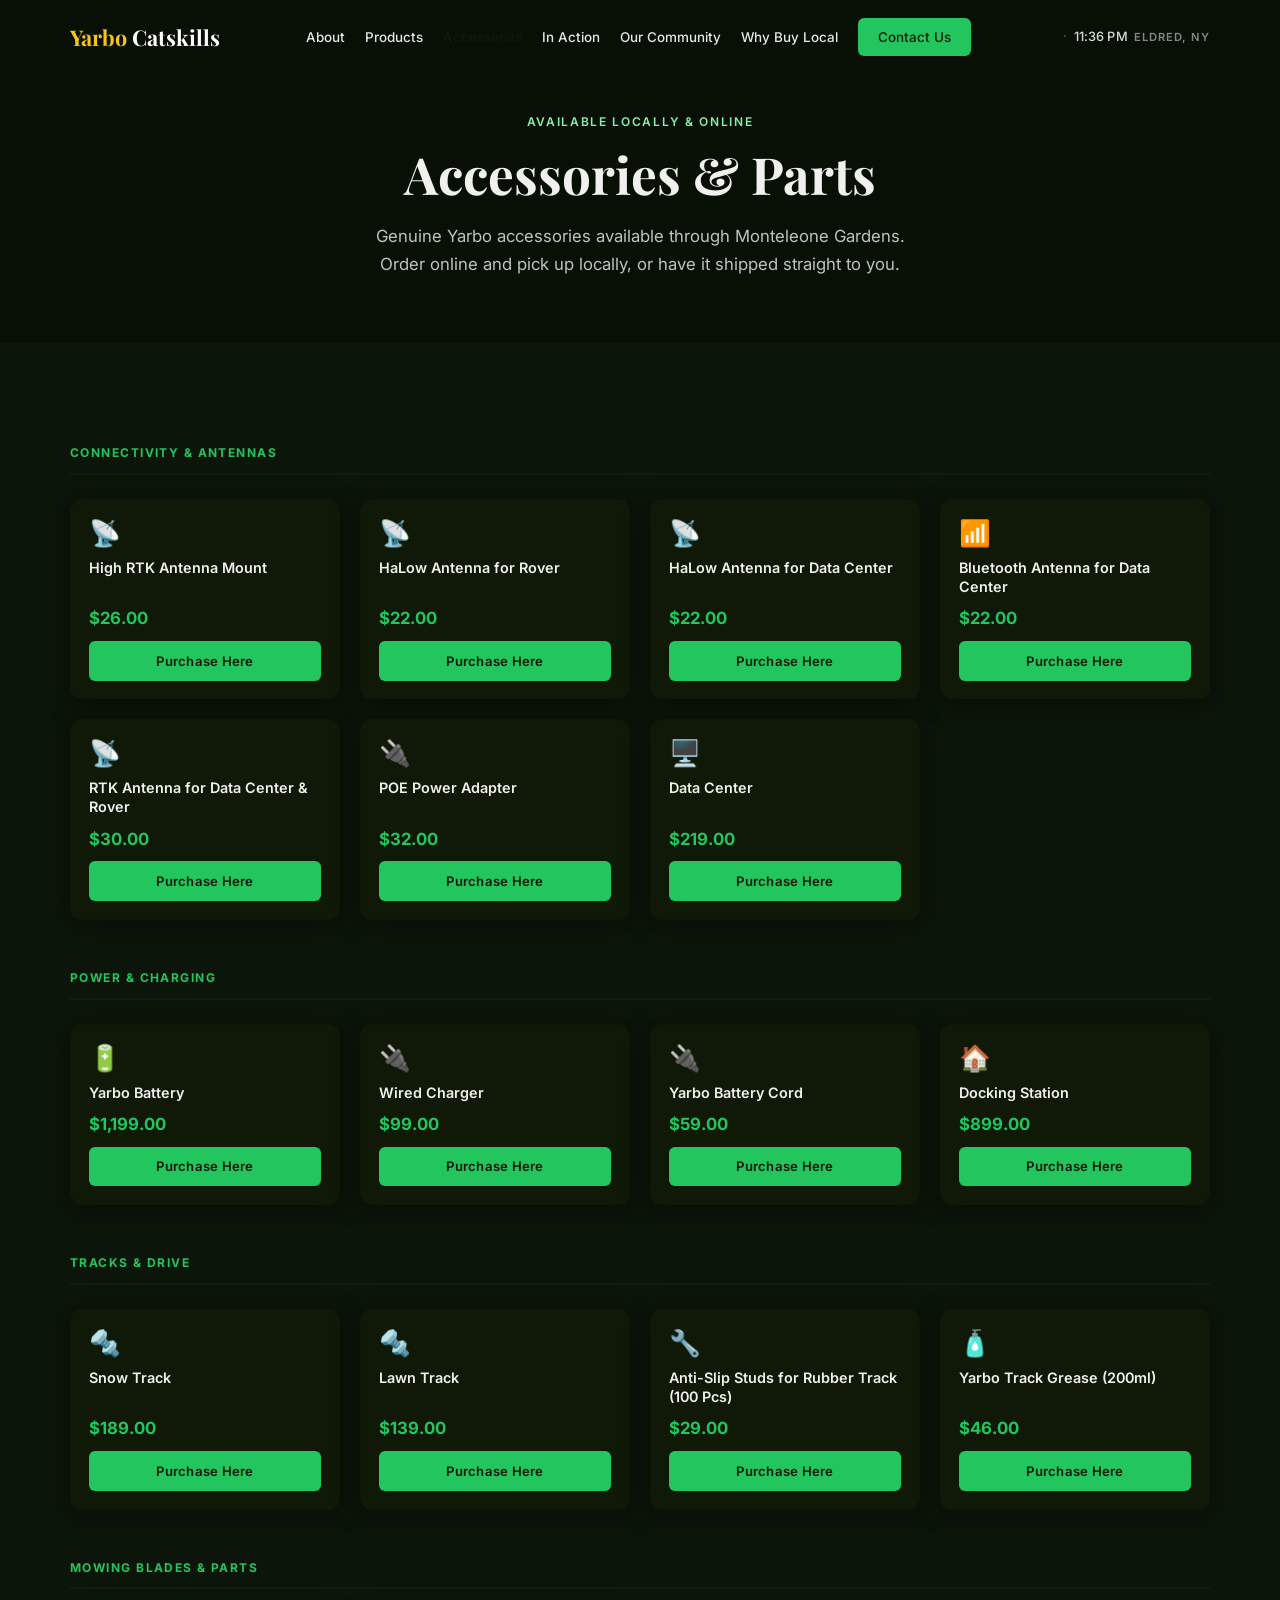
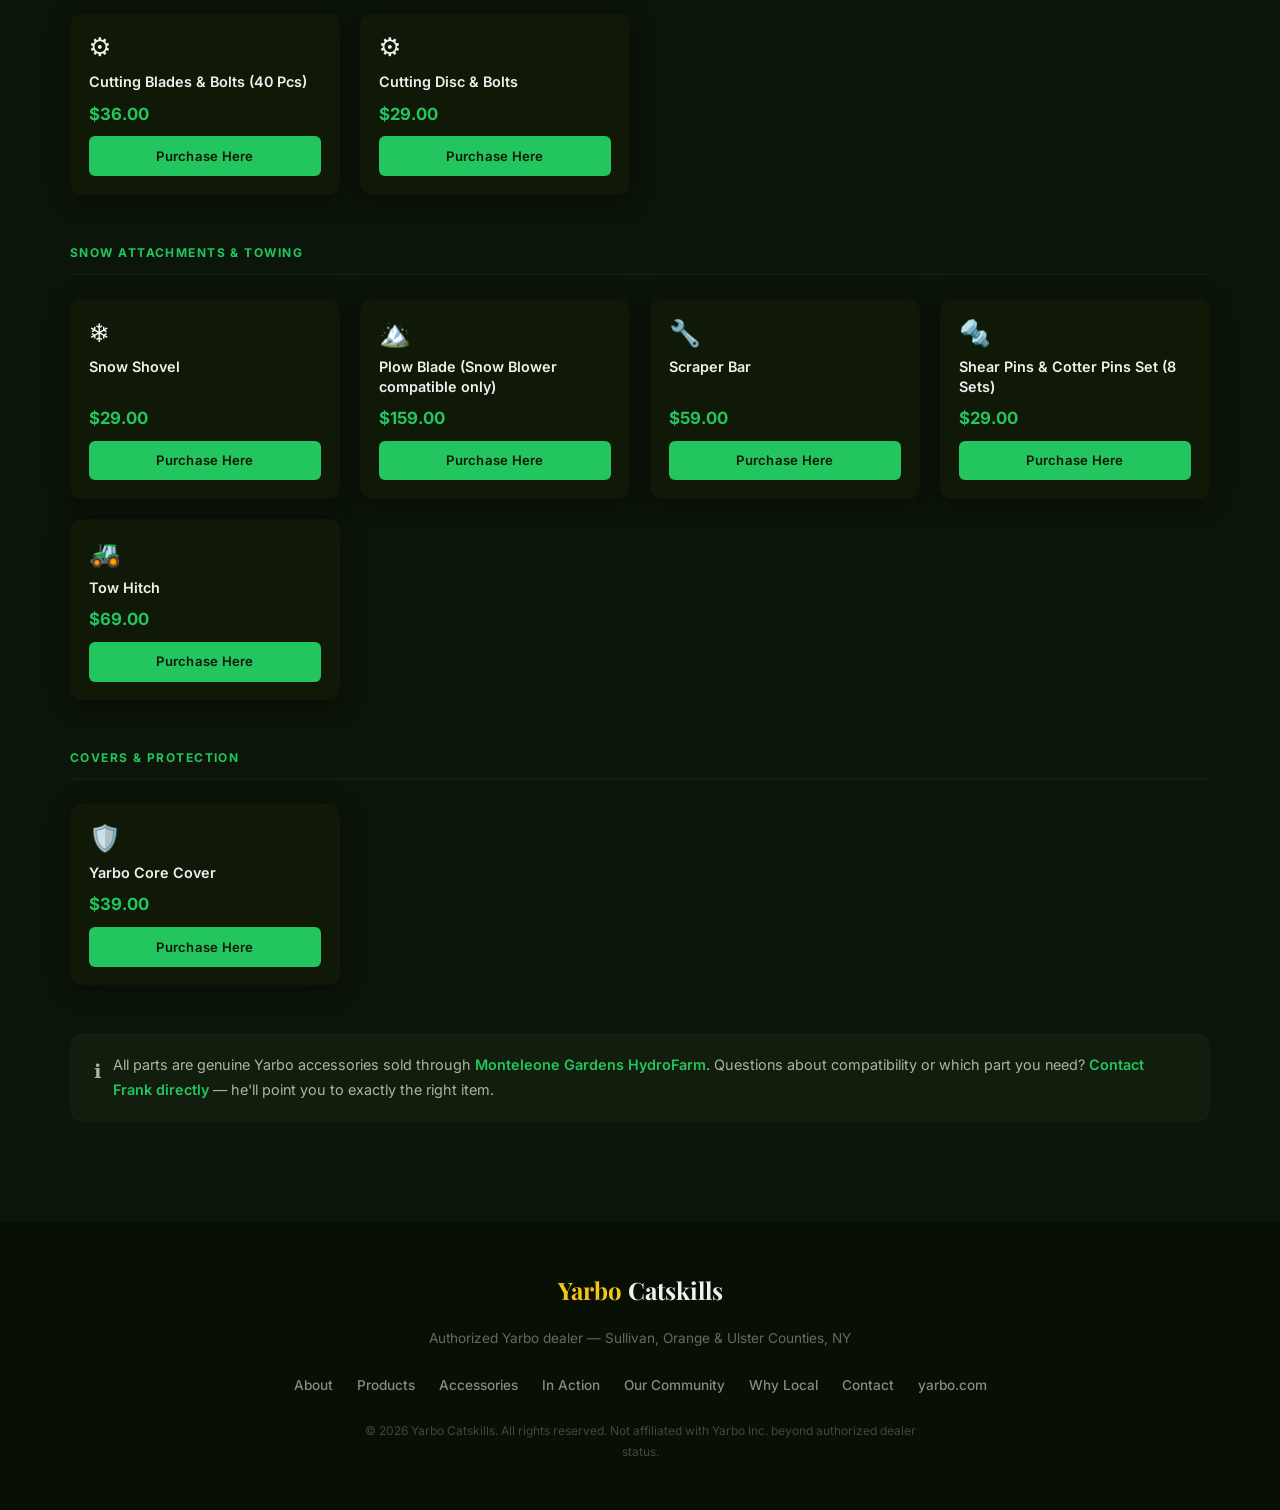
==== commit 501a1d85: "Add community map, real accessories shop, and fix contact form - New community.html: interactive Lea" ====
--- a/accessories.html
+++ b/accessories.html
@@ -3,14 +3,116 @@
 <head>
   <meta charset="UTF-8" />
   <meta name="viewport" content="width=device-width, initial-scale=1.0" />
-  <meta name="description" content="Yarbo accessories kept in local stock by Yarbo Catskills — Sullivan County, NY. Blades, covers, docks, and more." />
-  <title>Accessories | Yarbo Catskills</title>
+  <meta name="description" content="Yarbo accessories and parts available locally through Yarbo Catskills — serving Sullivan, Orange, and Ulster Counties, NY. Blades, antenna mounts, track grease, batteries, and more." />
+  <meta name="keywords" content="Yarbo accessories, Yarbo parts Sullivan County, robotic mower parts Catskills, Yarbo blades, RTK antenna mount, Yarbo dealer Hudson Valley" />
+  <title>Accessories &amp; Parts | Yarbo Catskills — Sullivan, Orange &amp; Ulster County NY</title>
   <link rel="preconnect" href="https://fonts.googleapis.com" />
   <link rel="preconnect" href="https://fonts.gstatic.com" crossorigin />
-  <link href="https://fonts.googleapis.com/css2?family=Inter:wght@400;500;600;700&family=Playfair+Display:wght@700&family=DM+Serif+Display&family=Syne:wght@700;800&display=swap" rel="stylesheet" />
+  <link href="https://fonts.googleapis.com/css2?family=Inter:wght@400;500;600;700&family=Playfair+Display:wght@700&display=swap" rel="stylesheet" />
   <link rel="icon" type="image/svg+xml" href="favicon.svg" />
   <link rel="stylesheet" href="css/styles.css" />
   <link id="theme-css" rel="stylesheet" href="" />
+  <style>
+    /* ── Shop grid ─────────────────────────────────────── */
+    .shop-section { background: var(--cream); }
+
+    .shop-category {
+      margin-bottom: 3rem;
+    }
+    .shop-category-title {
+      font-family: 'Inter', sans-serif;
+      font-size: 0.75rem;
+      font-weight: 700;
+      letter-spacing: 0.12em;
+      text-transform: uppercase;
+      color: var(--green-mid);
+      border-bottom: 2px solid var(--sand);
+      padding-bottom: 0.6rem;
+      margin-bottom: 1.5rem;
+    }
+
+    .shop-grid {
+      display: grid;
+      grid-template-columns: repeat(4, 1fr);
+      gap: 1.25rem;
+    }
+
+    .shop-card {
+      background: var(--white);
+      border-radius: var(--radius-md);
+      padding: 1.25rem 1.1rem 1.1rem;
+      border: 1px solid rgba(0,0,0,0.06);
+      box-shadow: var(--shadow-card);
+      display: flex;
+      flex-direction: column;
+      gap: 0.5rem;
+      transition: box-shadow var(--transition), transform var(--transition);
+    }
+    .shop-card:hover {
+      box-shadow: var(--shadow-hover);
+      transform: translateY(-2px);
+    }
+
+    .shop-card-icon {
+      font-size: 1.6rem;
+      line-height: 1;
+      margin-bottom: 0.25rem;
+    }
+    .shop-card-name {
+      font-family: 'Inter', sans-serif;
+      font-size: 0.9rem;
+      font-weight: 600;
+      color: var(--text-dark);
+      line-height: 1.35;
+      flex: 1;
+    }
+    .shop-card-price {
+      font-size: 1.05rem;
+      font-weight: 700;
+      color: var(--green-mid);
+    }
+    .shop-card-btn {
+      display: block;
+      text-align: center;
+      background: var(--green-mid);
+      color: var(--white) !important;
+      border-radius: var(--radius-sm);
+      padding: 0.55rem 0.75rem;
+      font-size: 0.82rem;
+      font-weight: 600;
+      letter-spacing: 0.02em;
+      transition: background var(--transition), transform var(--transition);
+      text-decoration: none;
+      margin-top: auto;
+    }
+    .shop-card-btn:hover {
+      background: var(--green-dark);
+      transform: translateY(-1px);
+    }
+
+    .shop-note {
+      background: var(--sand);
+      border-radius: var(--radius-md);
+      padding: 1.25rem 1.5rem;
+      margin-top: 2.5rem;
+      display: flex;
+      align-items: flex-start;
+      gap: 0.75rem;
+      font-size: 0.9rem;
+      color: var(--text-mid);
+    }
+    .shop-note-icon { font-size: 1.2rem; flex-shrink: 0; margin-top: 2px; }
+
+    @media (max-width: 900px) {
+      .shop-grid { grid-template-columns: repeat(3, 1fr); }
+    }
+    @media (max-width: 640px) {
+      .shop-grid { grid-template-columns: repeat(2, 1fr); }
+    }
+    @media (max-width: 400px) {
+      .shop-grid { grid-template-columns: 1fr; }
+    }
+  </style>
 </head>
 <body>
 
@@ -20,8 +122,10 @@
       <a href="index.html" class="logo"><span>Yarbo</span> Catskills</a>
       <nav class="nav-links">
         <a href="index.html#about">About</a>
-        <a href="index.html#products">Products</a>
+        <a href="products.html">Products</a>
         <a href="accessories.html" class="nav-current">Accessories</a>
+        <a href="gallery.html">In Action</a>
+        <a href="community.html">Our Community</a>
         <a href="index.html#why-local">Why Buy Local</a>
         <a href="index.html#contact" class="btn-nav">Contact Us</a>
       </nav>
@@ -40,60 +144,229 @@
   <!-- PAGE HERO -->
   <section class="page-hero">
     <div class="container">
-      <p class="section-label">In Stock Locally</p>
+      <p class="section-label">Available Locally &amp; Online</p>
       <h1>Accessories &amp; Parts</h1>
-      <p class="page-hero-sub">We keep a curated selection of genuine Yarbo accessories on hand so you're never waiting on a shipment. If you need it, we might have it. If we don't, we'll get it for you. Fast!</p>
+      <p class="page-hero-sub">Genuine Yarbo accessories available through Monteleone Gardens. Order online and pick up locally, or have it shipped straight to you.</p>
     </div>
   </section>
 
-  <!-- ACCESSORIES -->
-  <section class="section accessories-section">
+  <!-- SHOP -->
+  <section class="section shop-section">
     <div class="container">
 
-      <div class="acc-grid">
-
-        <div class="acc-card">
-          <div class="acc-icon">&#9000;&#65039;</div>
-          <div class="acc-body">
-            <h3>Cutting Discs &amp; Straight Blades</h3>
-            <p>Genuine Yarbo cutting discs and straight blades. Keep spares on hand for quick swaps during the season.</p>
-          </div>
-        </div>
-
-        <div class="acc-card">
-          <div class="acc-icon">&#128225;</div>
-          <div class="acc-body">
-            <h3>High RTK Antenna Mount</h3>
-            <p>Elevated mount for the RTK antenna — improves GPS signal quality on properties with obstructions or dense tree cover.</p>
-          </div>
-        </div>
-
-        <div class="acc-card">
-          <div class="acc-icon">&#128295;</div>
-          <div class="acc-body">
-            <h3>Track Grease</h3>
-            <p>Manufacturer-recommended grease for Yarbo track maintenance. Keeps the drive system running smoothly through the seasons.</p>
-          </div>
-        </div>
-
-        <div class="acc-card">
-          <div class="acc-icon">&#128085;</div>
-          <div class="acc-body">
-            <h3>Yarbo T-Shirts</h3>
-            <p>Official Yarbo tees. Because why not.</p>
-          </div>
-        </div>
-
-        <div class="acc-card">
-          <div class="acc-icon">&#129346;</div>
-          <div class="acc-body">
-            <h3>Yarbo Cap</h3>
-            <p>Official Yarbo cap. Great for mowing season and beyond.</p>
-          </div>
-        </div>
-
-      </div>
-
+      <!-- Connectivity & Antennas -->
+      <div class="shop-category">
+        <p class="shop-category-title">Connectivity &amp; Antennas</p>
+        <div class="shop-grid">
+
+          <div class="shop-card">
+            <div class="shop-card-icon">📡</div>
+            <div class="shop-card-name">High RTK Antenna Mount</div>
+            <div class="shop-card-price">$26.00</div>
+            <a href="https://www.monteleonegardens.com/yarbo-1" target="_blank" rel="noopener" class="shop-card-btn">Purchase Here</a>
+          </div>
+
+          <div class="shop-card">
+            <div class="shop-card-icon">📡</div>
+            <div class="shop-card-name">HaLow Antenna for Rover</div>
+            <div class="shop-card-price">$22.00</div>
+            <a href="https://www.monteleonegardens.com/yarbo-1" target="_blank" rel="noopener" class="shop-card-btn">Purchase Here</a>
+          </div>
+
+          <div class="shop-card">
+            <div class="shop-card-icon">📡</div>
+            <div class="shop-card-name">HaLow Antenna for Data Center</div>
+            <div class="shop-card-price">$22.00</div>
+            <a href="https://www.monteleonegardens.com/yarbo-1" target="_blank" rel="noopener" class="shop-card-btn">Purchase Here</a>
+          </div>
+
+          <div class="shop-card">
+            <div class="shop-card-icon">📶</div>
+            <div class="shop-card-name">Bluetooth Antenna for Data Center</div>
+            <div class="shop-card-price">$22.00</div>
+            <a href="https://www.monteleonegardens.com/yarbo-1" target="_blank" rel="noopener" class="shop-card-btn">Purchase Here</a>
+          </div>
+
+          <div class="shop-card">
+            <div class="shop-card-icon">📡</div>
+            <div class="shop-card-name">RTK Antenna for Data Center &amp; Rover</div>
+            <div class="shop-card-price">$30.00</div>
+            <a href="https://www.monteleonegardens.com/yarbo-1" target="_blank" rel="noopener" class="shop-card-btn">Purchase Here</a>
+          </div>
+
+          <div class="shop-card">
+            <div class="shop-card-icon">🔌</div>
+            <div class="shop-card-name">POE Power Adapter</div>
+            <div class="shop-card-price">$32.00</div>
+            <a href="https://www.monteleonegardens.com/yarbo-1" target="_blank" rel="noopener" class="shop-card-btn">Purchase Here</a>
+          </div>
+
+          <div class="shop-card">
+            <div class="shop-card-icon">🖥️</div>
+            <div class="shop-card-name">Data Center</div>
+            <div class="shop-card-price">$219.00</div>
+            <a href="https://www.monteleonegardens.com/yarbo-1" target="_blank" rel="noopener" class="shop-card-btn">Purchase Here</a>
+          </div>
+
+        </div>
+      </div>
+
+      <!-- Power & Charging -->
+      <div class="shop-category">
+        <p class="shop-category-title">Power &amp; Charging</p>
+        <div class="shop-grid">
+
+          <div class="shop-card">
+            <div class="shop-card-icon">🔋</div>
+            <div class="shop-card-name">Yarbo Battery</div>
+            <div class="shop-card-price">$1,199.00</div>
+            <a href="https://www.monteleonegardens.com/yarbo-1" target="_blank" rel="noopener" class="shop-card-btn">Purchase Here</a>
+          </div>
+
+          <div class="shop-card">
+            <div class="shop-card-icon">🔌</div>
+            <div class="shop-card-name">Wired Charger</div>
+            <div class="shop-card-price">$99.00</div>
+            <a href="https://www.monteleonegardens.com/yarbo-1" target="_blank" rel="noopener" class="shop-card-btn">Purchase Here</a>
+          </div>
+
+          <div class="shop-card">
+            <div class="shop-card-icon">🔌</div>
+            <div class="shop-card-name">Yarbo Battery Cord</div>
+            <div class="shop-card-price">$59.00</div>
+            <a href="https://www.monteleonegardens.com/yarbo-1" target="_blank" rel="noopener" class="shop-card-btn">Purchase Here</a>
+          </div>
+
+          <div class="shop-card">
+            <div class="shop-card-icon">🏠</div>
+            <div class="shop-card-name">Docking Station</div>
+            <div class="shop-card-price">$899.00</div>
+            <a href="https://www.monteleonegardens.com/yarbo-1" target="_blank" rel="noopener" class="shop-card-btn">Purchase Here</a>
+          </div>
+
+        </div>
+      </div>
+
+      <!-- Tracks & Drive -->
+      <div class="shop-category">
+        <p class="shop-category-title">Tracks &amp; Drive</p>
+        <div class="shop-grid">
+
+          <div class="shop-card">
+            <div class="shop-card-icon">🔩</div>
+            <div class="shop-card-name">Snow Track</div>
+            <div class="shop-card-price">$189.00</div>
+            <a href="https://www.monteleonegardens.com/yarbo-1" target="_blank" rel="noopener" class="shop-card-btn">Purchase Here</a>
+          </div>
+
+          <div class="shop-card">
+            <div class="shop-card-icon">🔩</div>
+            <div class="shop-card-name">Lawn Track</div>
+            <div class="shop-card-price">$139.00</div>
+            <a href="https://www.monteleonegardens.com/yarbo-1" target="_blank" rel="noopener" class="shop-card-btn">Purchase Here</a>
+          </div>
+
+          <div class="shop-card">
+            <div class="shop-card-icon">🔧</div>
+            <div class="shop-card-name">Anti-Slip Studs for Rubber Track (100 Pcs)</div>
+            <div class="shop-card-price">$29.00</div>
+            <a href="https://www.monteleonegardens.com/yarbo-1" target="_blank" rel="noopener" class="shop-card-btn">Purchase Here</a>
+          </div>
+
+          <div class="shop-card">
+            <div class="shop-card-icon">🧴</div>
+            <div class="shop-card-name">Yarbo Track Grease (200ml)</div>
+            <div class="shop-card-price">$46.00</div>
+            <a href="https://www.monteleonegardens.com/yarbo-1" target="_blank" rel="noopener" class="shop-card-btn">Purchase Here</a>
+          </div>
+
+        </div>
+      </div>
+
+      <!-- Mowing Blades & Parts -->
+      <div class="shop-category">
+        <p class="shop-category-title">Mowing Blades &amp; Parts</p>
+        <div class="shop-grid">
+
+          <div class="shop-card">
+            <div class="shop-card-icon">⚙️</div>
+            <div class="shop-card-name">Cutting Blades &amp; Bolts (40 Pcs)</div>
+            <div class="shop-card-price">$36.00</div>
+            <a href="https://www.monteleonegardens.com/yarbo-1" target="_blank" rel="noopener" class="shop-card-btn">Purchase Here</a>
+          </div>
+
+          <div class="shop-card">
+            <div class="shop-card-icon">⚙️</div>
+            <div class="shop-card-name">Cutting Disc &amp; Bolts</div>
+            <div class="shop-card-price">$29.00</div>
+            <a href="https://www.monteleonegardens.com/yarbo-1" target="_blank" rel="noopener" class="shop-card-btn">Purchase Here</a>
+          </div>
+
+        </div>
+      </div>
+
+      <!-- Snow Attachments & Towing -->
+      <div class="shop-category">
+        <p class="shop-category-title">Snow Attachments &amp; Towing</p>
+        <div class="shop-grid">
+
+          <div class="shop-card">
+            <div class="shop-card-icon">❄️</div>
+            <div class="shop-card-name">Snow Shovel</div>
+            <div class="shop-card-price">$29.00</div>
+            <a href="https://www.monteleonegardens.com/yarbo-1" target="_blank" rel="noopener" class="shop-card-btn">Purchase Here</a>
+          </div>
+
+          <div class="shop-card">
+            <div class="shop-card-icon">🏔️</div>
+            <div class="shop-card-name">Plow Blade (Snow Blower compatible only)</div>
+            <div class="shop-card-price">$159.00</div>
+            <a href="https://www.monteleonegardens.com/yarbo-1" target="_blank" rel="noopener" class="shop-card-btn">Purchase Here</a>
+          </div>
+
+          <div class="shop-card">
+            <div class="shop-card-icon">🔧</div>
+            <div class="shop-card-name">Scraper Bar</div>
+            <div class="shop-card-price">$59.00</div>
+            <a href="https://www.monteleonegardens.com/yarbo-1" target="_blank" rel="noopener" class="shop-card-btn">Purchase Here</a>
+          </div>
+
+          <div class="shop-card">
+            <div class="shop-card-icon">🔩</div>
+            <div class="shop-card-name">Shear Pins &amp; Cotter Pins Set (8 Sets)</div>
+            <div class="shop-card-price">$29.00</div>
+            <a href="https://www.monteleonegardens.com/yarbo-1" target="_blank" rel="noopener" class="shop-card-btn">Purchase Here</a>
+          </div>
+
+          <div class="shop-card">
+            <div class="shop-card-icon">🚜</div>
+            <div class="shop-card-name">Tow Hitch</div>
+            <div class="shop-card-price">$69.00</div>
+            <a href="https://www.monteleonegardens.com/yarbo-1" target="_blank" rel="noopener" class="shop-card-btn">Purchase Here</a>
+          </div>
+
+        </div>
+      </div>
+
+      <!-- Covers & Protection -->
+      <div class="shop-category">
+        <p class="shop-category-title">Covers &amp; Protection</p>
+        <div class="shop-grid">
+
+          <div class="shop-card">
+            <div class="shop-card-icon">🛡️</div>
+            <div class="shop-card-name">Yarbo Core Cover</div>
+            <div class="shop-card-price">$39.00</div>
+            <a href="https://www.monteleonegardens.com/yarbo-1" target="_blank" rel="noopener" class="shop-card-btn">Purchase Here</a>
+          </div>
+
+        </div>
+      </div>
+
+      <div class="shop-note">
+        <span class="shop-note-icon">ℹ️</span>
+        <p>All parts are genuine Yarbo accessories sold through <a href="https://www.monteleonegardens.com/yarbo-1" target="_blank" rel="noopener" style="color:var(--green-mid);font-weight:600;">Monteleone Gardens HydroFarm</a>. Questions about compatibility or which part you need? <a href="index.html#contact" style="color:var(--green-mid);font-weight:600;">Contact Frank directly</a> — he'll point you to exactly the right item.</p>
+      </div>
 
     </div>
   </section>
@@ -102,11 +375,13 @@
   <footer class="site-footer">
     <div class="container footer-inner">
       <p class="footer-logo"><span>Yarbo</span> Catskills</p>
-      <p class="footer-tagline">Authorized Yarbo dealer &mdash; Sullivan County, NY</p>
+      <p class="footer-tagline">Authorized Yarbo dealer &mdash; Sullivan, Orange &amp; Ulster Counties, NY</p>
       <nav class="footer-links">
         <a href="index.html#about">About</a>
-        <a href="index.html#products">Products</a>
+        <a href="products.html">Products</a>
         <a href="accessories.html">Accessories</a>
+        <a href="gallery.html">In Action</a>
+        <a href="community.html">Our Community</a>
         <a href="index.html#why-local">Why Local</a>
         <a href="index.html#contact">Contact</a>
         <a href="https://www.yarbo.com" target="_blank" rel="noopener">yarbo.com</a>
--- a/css/styles.css
+++ b/css/styles.css
@@ -138,12 +138,13 @@
 .nav-links {
   display: flex;
   align-items: center;
-  gap: 2rem;
+  gap: 1.25rem;
 }
 
 .nav-links a {
-  font-size: 0.9rem;
+  font-size: 0.84rem;
   font-weight: 500;
+  white-space: nowrap;
   color: rgba(255,255,255,0.9);
   transition: color var(--transition);
 }
@@ -647,10 +648,10 @@
 
 /* ── Nav current page ─────────────────────────────────── */
 .nav-current {
-  color: var(--green-light) !important;
-  font-weight: 600;
-}
-.site-header.scrolled .nav-current { color: var(--green-mid) !important; }
+  color: var(--white) !important;
+  font-weight: 600;
+}
+.site-header.scrolled .nav-current { color: var(--green-dark) !important; }
 
 /* ── Accessories Page ─────────────────────────────────── */
 .accessories-section { background: var(--cream); }
@@ -728,6 +729,78 @@
 }
 .acc-disclaimer-icon { font-size: 1.2rem; flex-shrink: 0; }
 .acc-disclaimer p { font-size: 0.875rem; color: var(--text-mid); }
+
+/* ── Gallery ─────────────────────────────────────────── */
+.gallery-section { background: var(--off-white); }
+
+.gallery-grid {
+  display: grid;
+  grid-template-columns: repeat(auto-fill, minmax(420px, 1fr));
+  gap: 1.25rem;
+}
+
+.gallery-item {
+  border-radius: var(--radius-md);
+  overflow: hidden;
+  background: var(--sand);
+  aspect-ratio: 4/3;
+}
+
+.gallery-item img {
+  width: 100%;
+  height: 100%;
+  object-fit: cover;
+  display: block;
+  transition: transform 0.4s ease;
+}
+.gallery-item:hover img { transform: scale(1.03); }
+
+.gallery-cta {
+  margin-top: 2.5rem;
+  text-align: center;
+  font-size: 1rem;
+  color: var(--text-mid);
+}
+.gallery-cta a {
+  color: var(--green-mid);
+  font-weight: 600;
+  border-bottom: 1px solid currentColor;
+}
+.gallery-cta a:hover { color: var(--green-dark); }
+
+/* ── Service Area ─────────────────────────────────────── */
+.service-area {
+  background: var(--green-dark);
+  padding: 4rem 0;
+  text-align: center;
+}
+.service-area .section-label { color: var(--green-light); }
+.service-area h2 { color: var(--white); margin-bottom: 0.75rem; }
+.service-area p { color: rgba(255,255,255,0.75); max-width: 540px; margin: 0 auto 2.5rem; }
+
+.county-list {
+  display: flex;
+  justify-content: center;
+  gap: 1.5rem;
+  flex-wrap: wrap;
+}
+.county-item {
+  background: rgba(255,255,255,0.08);
+  border: 1px solid rgba(255,255,255,0.15);
+  border-radius: var(--radius-md);
+  padding: 1.25rem 2rem;
+  color: var(--white);
+  font-family: 'Inter', sans-serif;
+  font-weight: 600;
+  font-size: 1rem;
+}
+.county-item span {
+  display: block;
+  font-size: 0.8rem;
+  font-weight: 400;
+  color: rgba(255,255,255,0.55);
+  margin-top: 0.2rem;
+}
 
 /* ── Responsive ───────────────────────────────────────── */
 @media (max-width: 900px) {
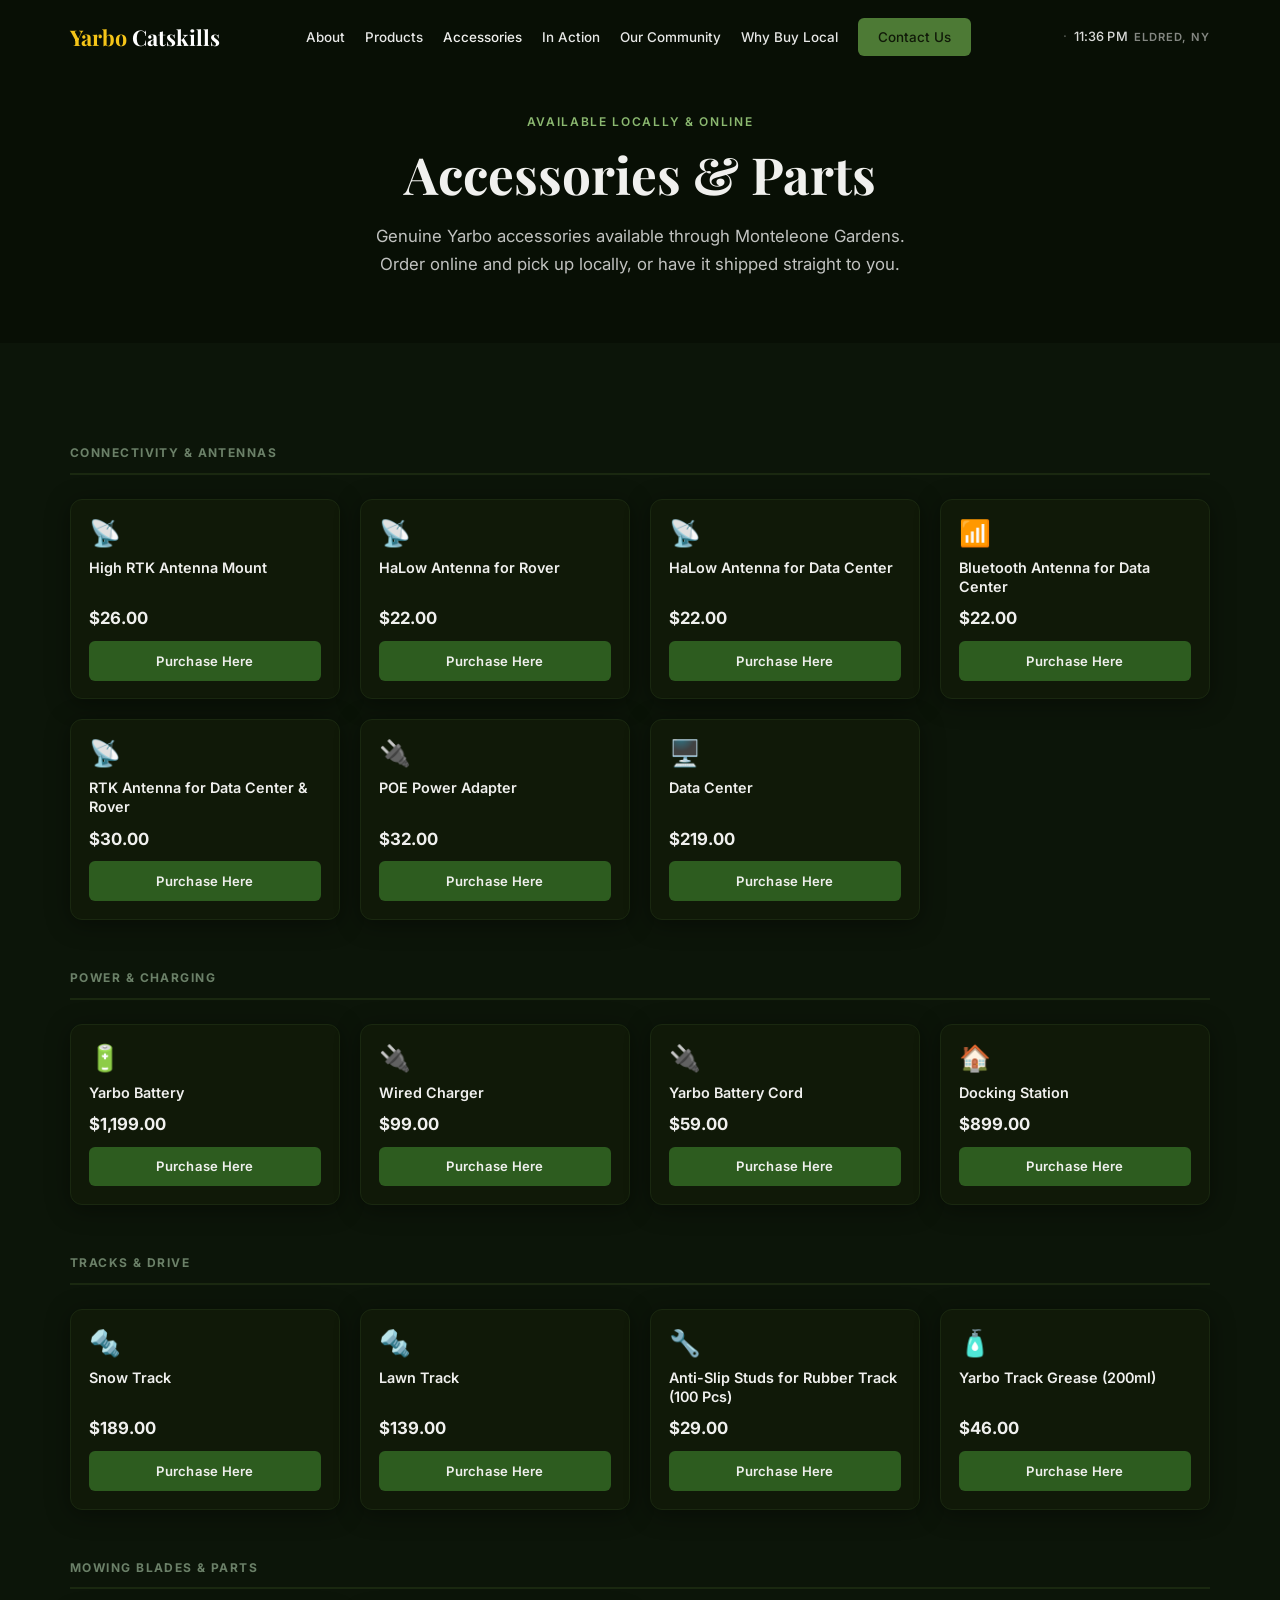
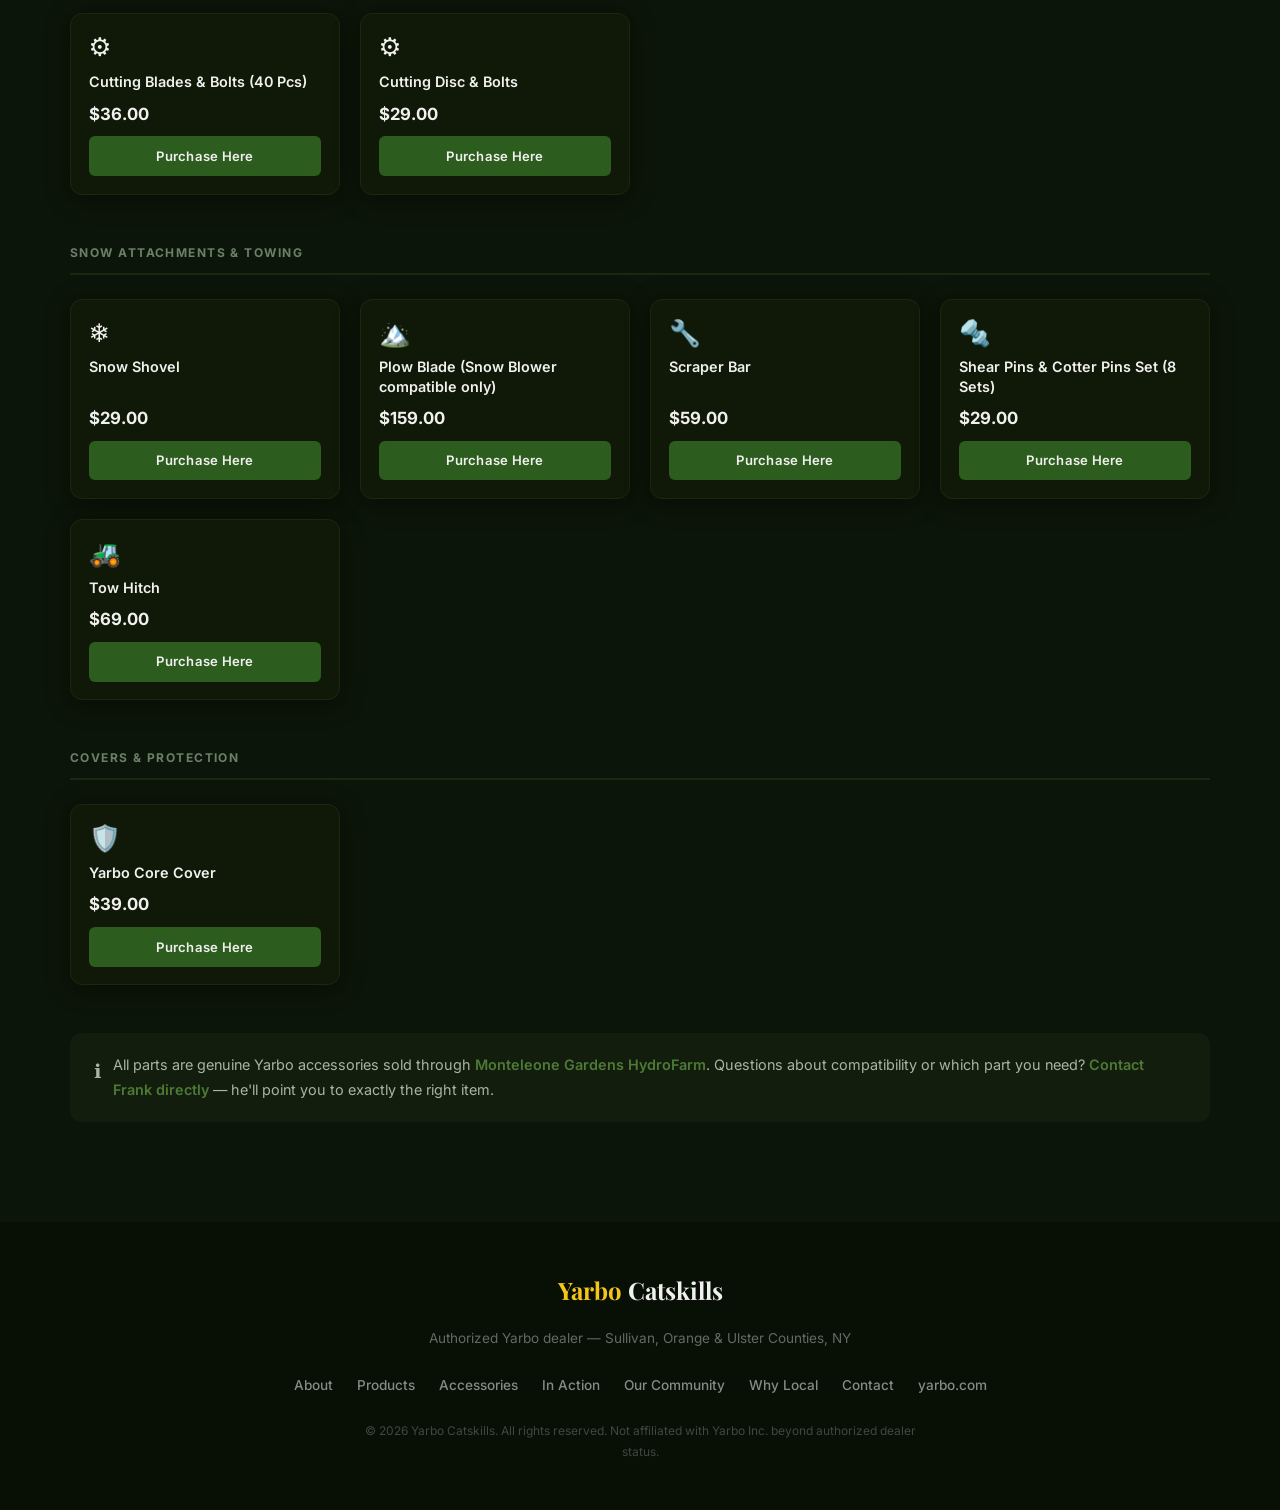
==== commit c101a80d: "May 1 Morning 2" ====
--- a/accessories.html
+++ b/accessories.html
@@ -11,7 +11,6 @@
   <link href="https://fonts.googleapis.com/css2?family=Inter:wght@400;500;600;700&family=Playfair+Display:wght@700&display=swap" rel="stylesheet" />
   <link rel="icon" type="image/svg+xml" href="favicon.svg" />
   <link rel="stylesheet" href="css/styles.css" />
-  <link id="theme-css" rel="stylesheet" href="" />
   <style>
     /* ── Shop grid ─────────────────────────────────────── */
     .shop-section { background: var(--cream); }
@@ -113,6 +112,7 @@
       .shop-grid { grid-template-columns: 1fr; }
     }
   </style>
+  <link id="theme-css" rel="stylesheet" href="" />
 </head>
 <body>
 
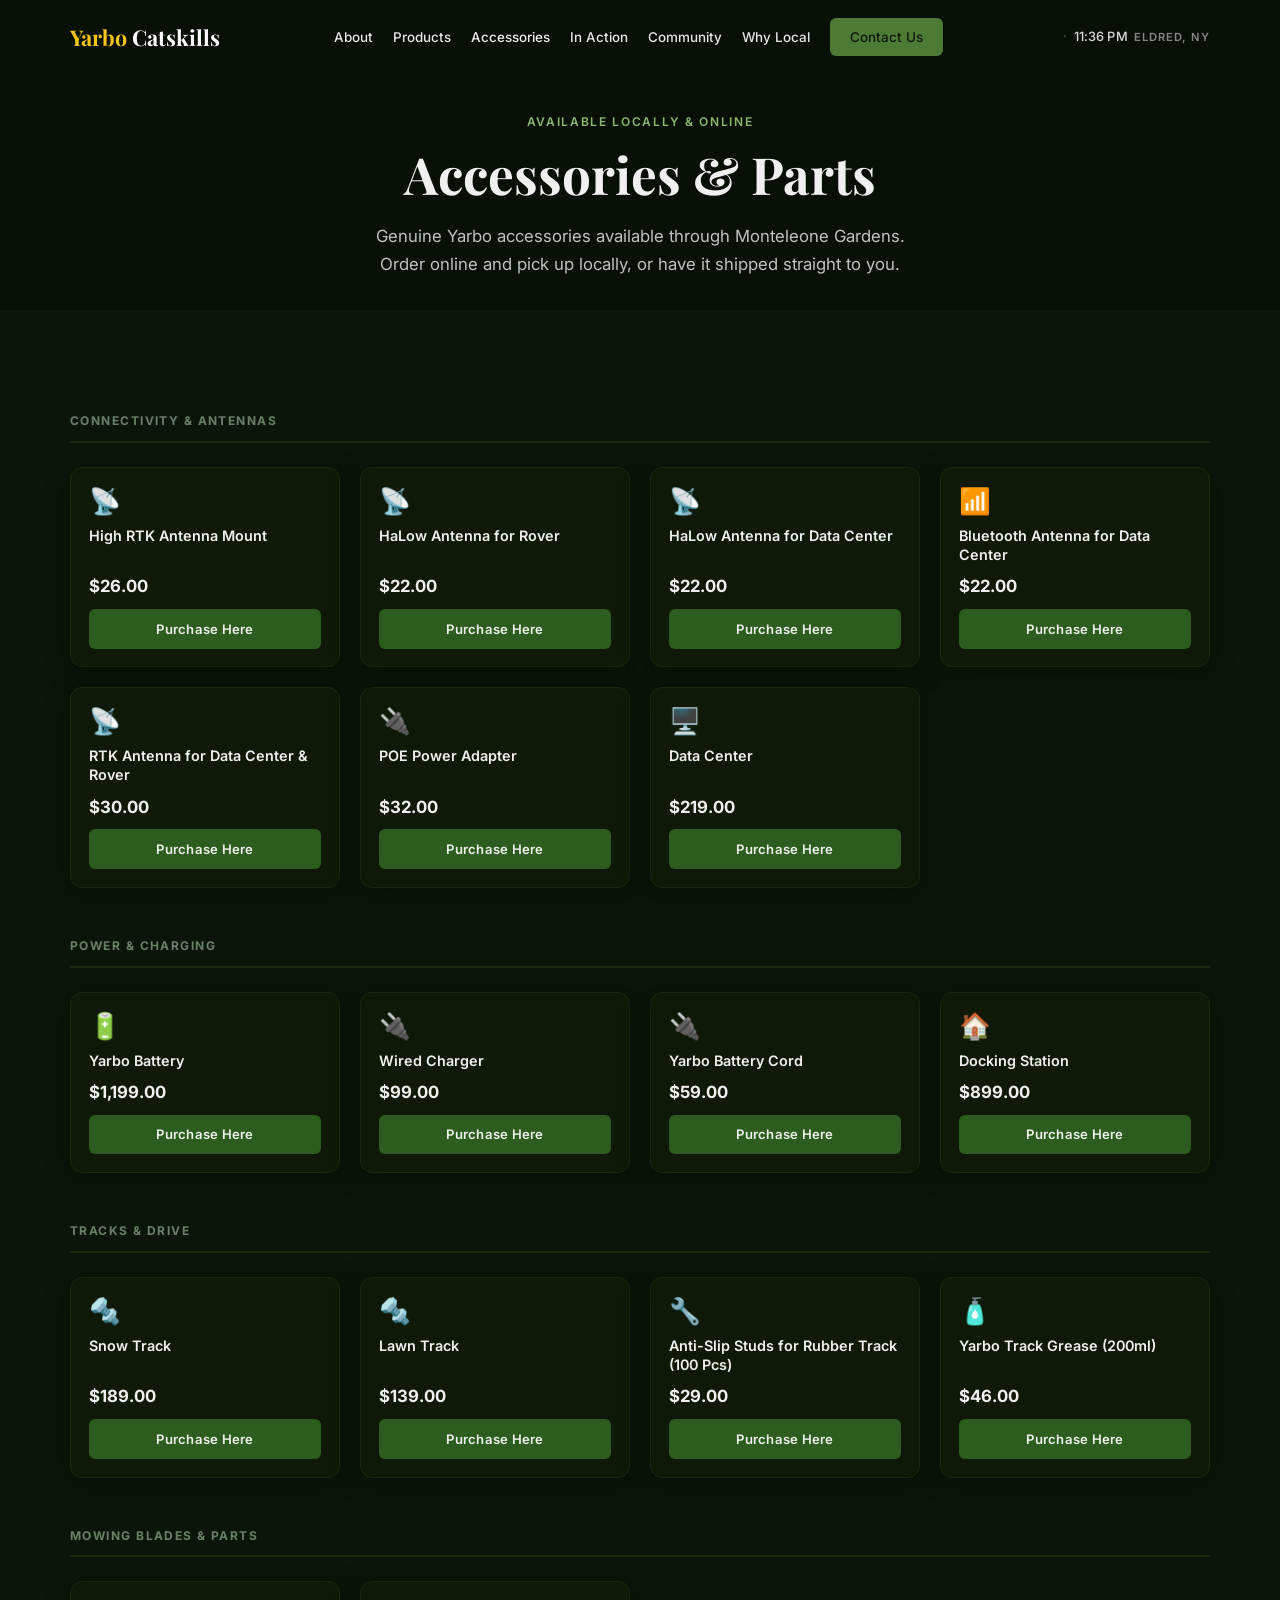
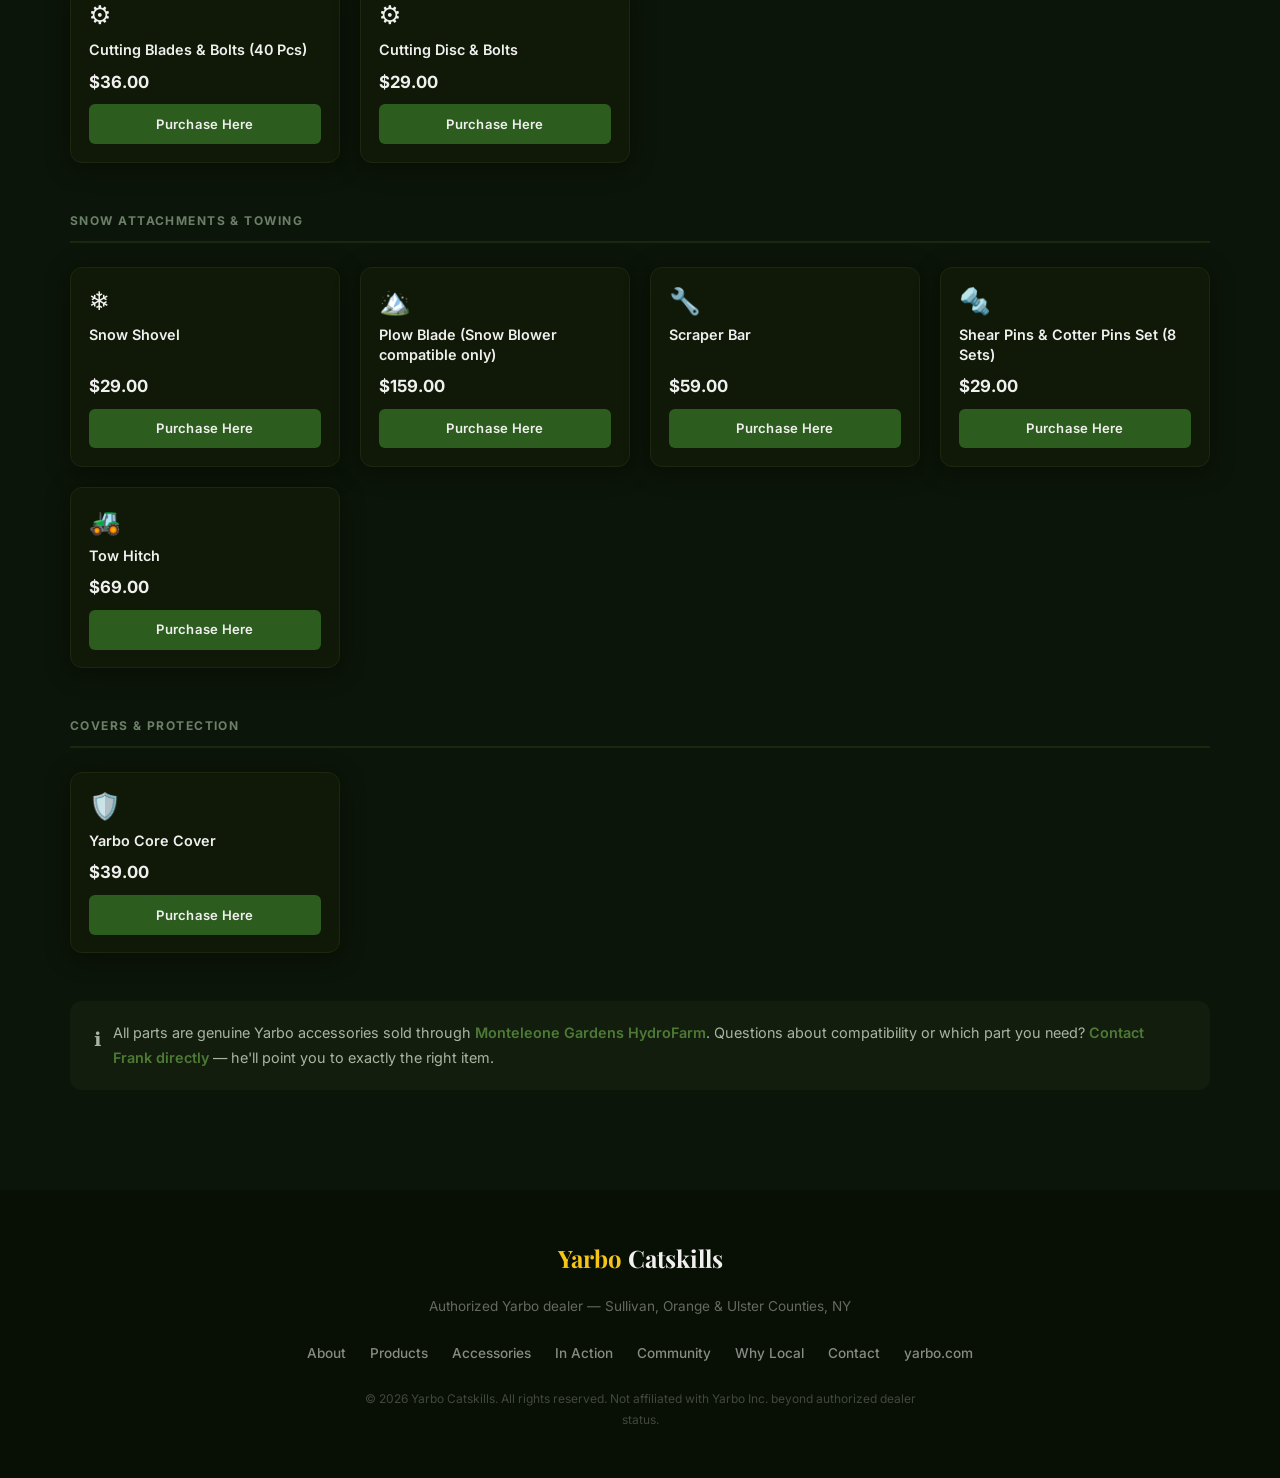
==== commit 1f7ba135: "May 1 Morning 3" ====
--- a/accessories.html
+++ b/accessories.html
@@ -125,8 +125,8 @@
         <a href="products.html">Products</a>
         <a href="accessories.html" class="nav-current">Accessories</a>
         <a href="gallery.html">In Action</a>
-        <a href="community.html">Our Community</a>
-        <a href="index.html#why-local">Why Buy Local</a>
+        <a href="community.html">Community</a>
+        <a href="index.html#why-local">Why Local</a>
         <a href="index.html#contact" class="btn-nav">Contact Us</a>
       </nav>
       <div class="weather-widget" id="weather-widget" aria-live="polite">
@@ -381,7 +381,7 @@
         <a href="products.html">Products</a>
         <a href="accessories.html">Accessories</a>
         <a href="gallery.html">In Action</a>
-        <a href="community.html">Our Community</a>
+        <a href="community.html">Community</a>
         <a href="index.html#why-local">Why Local</a>
         <a href="index.html#contact">Contact</a>
         <a href="https://www.yarbo.com" target="_blank" rel="noopener">yarbo.com</a>
--- a/css/styles.css
+++ b/css/styles.css
@@ -630,7 +630,7 @@
 /* ── Inner Page Hero ──────────────────────────────────── */
 .page-hero {
   background: var(--green-dark);
-  padding: 7rem 0 4rem;
+  padding: 7rem 0 2rem;
   text-align: center;
 }
 .page-hero .section-label { color: var(--green-light); }
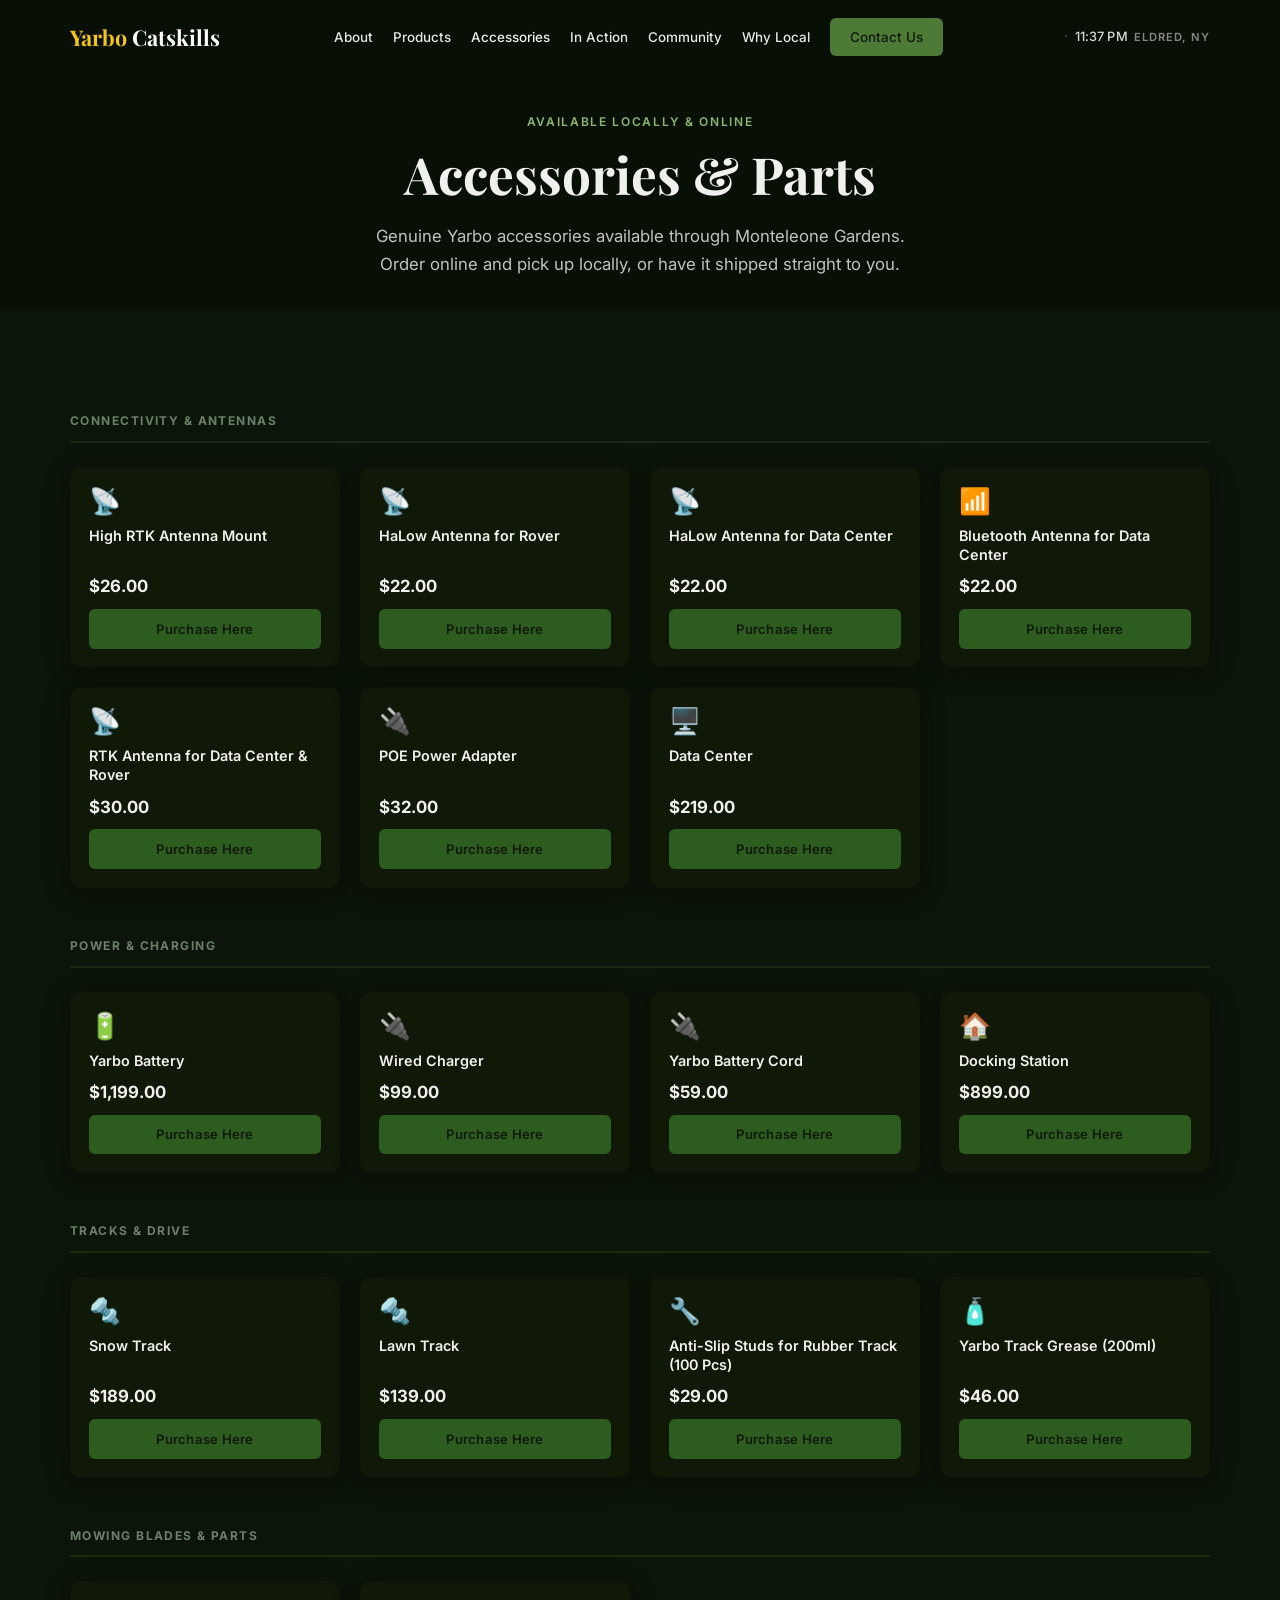
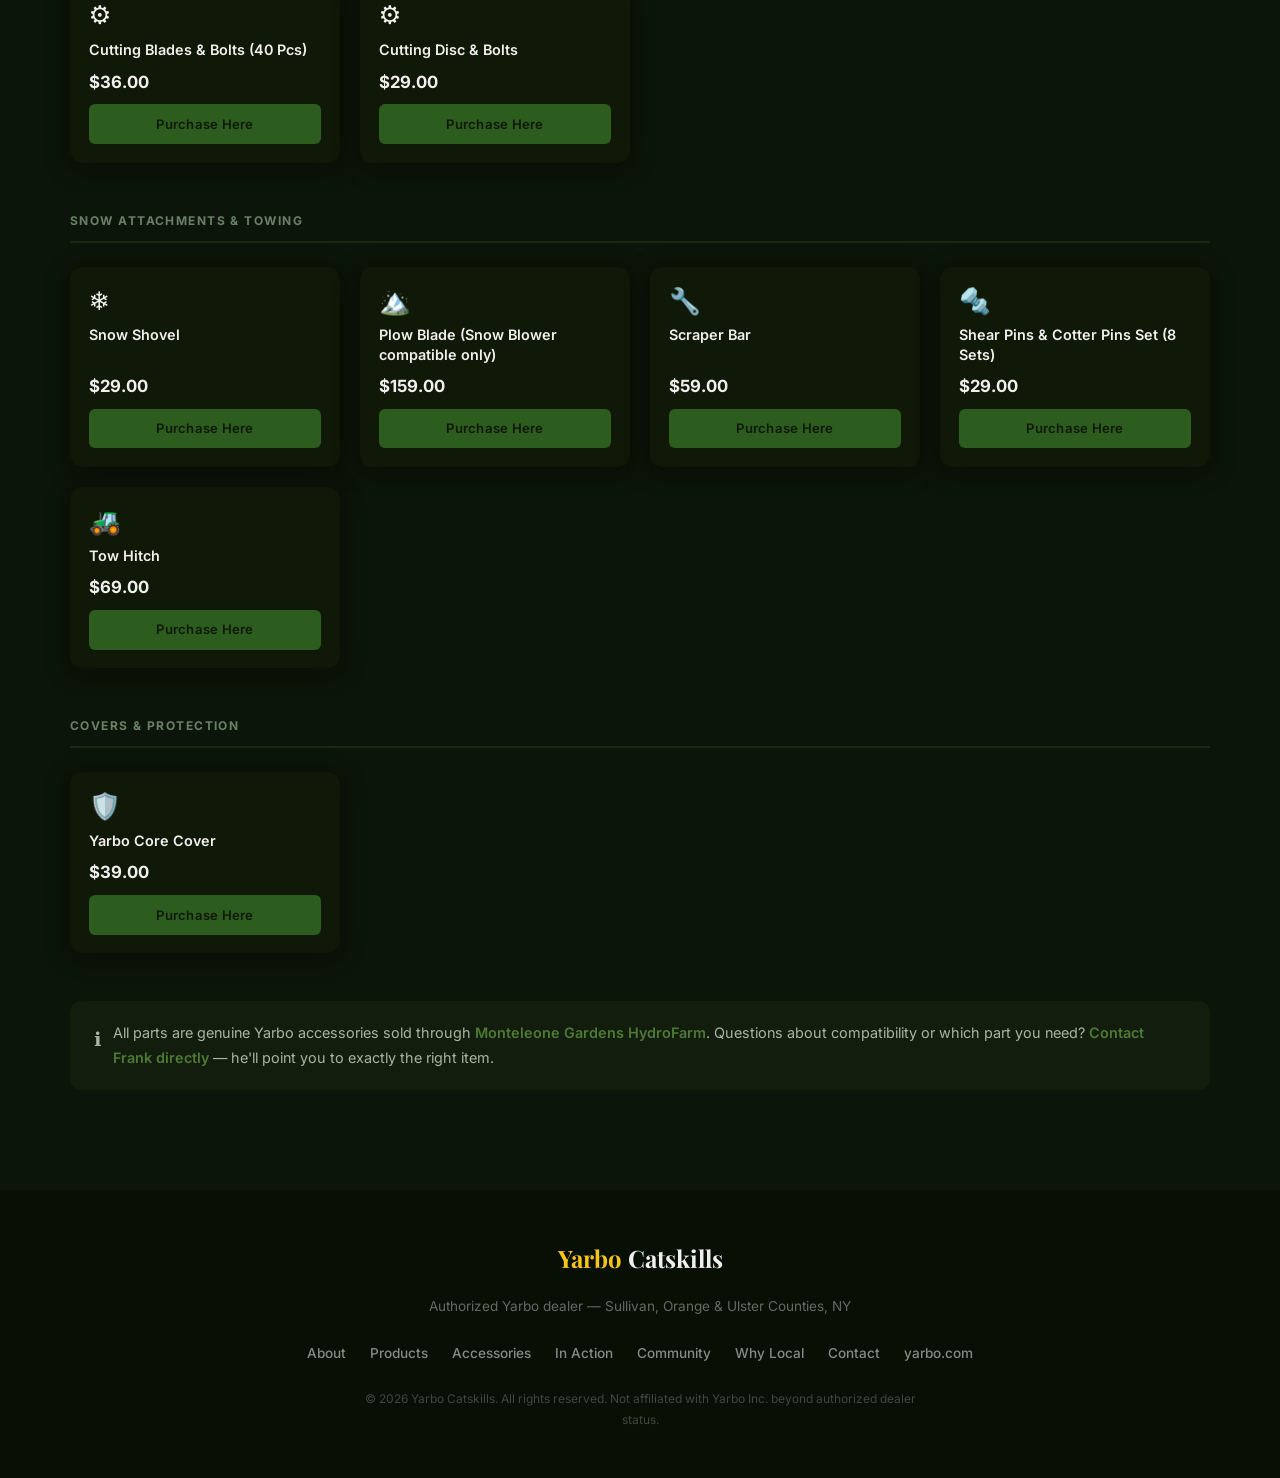
==== commit 37a57de4: "May 1 4" ====
--- a/accessories.html
+++ b/accessories.html
@@ -112,7 +112,6 @@
       .shop-grid { grid-template-columns: 1fr; }
     }
   </style>
-  <link id="theme-css" rel="stylesheet" href="" />
 </head>
 <body>
 
--- a/css/styles.css
+++ b/css/styles.css
@@ -864,3 +864,194 @@
   .hero-content { padding-top: 150px; padding-bottom: 5rem; }
 
 }
+/* ══ SUMMIT DARK — deep forest night, muted forest green, premium ══ */
+
+:root {
+  --green-dark:   #6B9955;
+  --green-mid:    #4D7A35;
+  --green-light:  #8BB870;
+  --cream:        #0C1509;
+  --sand:         #131D0E;
+  --gold:         #FBB040;
+  --text-dark:    #F0F0EE;
+  --text-mid:     #A8B5A0;
+  --text-light:   #687A5E;
+  --white:        #101908;
+  --shadow-card:  0 4px 24px rgba(0,0,0,0.4);
+  --shadow-hover: 0 8px 40px rgba(0,0,0,0.3);
+}
+
+body { background: #0C1509; color: #F0F0EE; }
+
+/* Nav / weather */
+.site-header.scrolled .weather-widget { color: #A8B8A8; }
+.site-header.scrolled .weather-loc { color: #6B8068; }
+.site-header.scrolled .weather-divider { color: #3D5A42; }
+
+.site-header.scrolled {
+  background: rgba(13,26,18,0.97);
+  box-shadow: 0 1px 20px rgba(0,0,0,0.5);
+}
+.site-header.scrolled .logo { color: #FFFFFF; }
+.logo span { color: #F5C518; }
+.site-header.scrolled .nav-links a { color: #A8B8A8; }
+.site-header.scrolled .nav-links a:hover { color: #F0F0EE; }
+
+/* Active nav page — readable on both scrolled and hero states */
+.nav-current { color: #F0F0EE !important; }
+.site-header.scrolled .nav-current { color: #F0F0EE !important; }
+
+/* Hero — keep dark overlay, shift gradient tint */
+.hero-bg {
+  background:
+    linear-gradient(160deg, rgba(12,21,9,0.88) 0%, rgba(19,29,14,0.7) 60%, rgba(12,21,9,0.95) 100%),
+    url('../images/YarboField2.jpg') center/cover no-repeat;
+}
+.hero-eyebrow { color: #FBB040; }
+.hero h1 { color: #F0F0EE; }
+.hero-sub { color: rgba(240,240,238,0.75); }
+.btn-primary { background: #F5C518; color: #0C1509; font-weight: 700; }
+.btn-primary:hover { background: #FACF35; }
+.btn-secondary { border-color: rgba(240,240,238,0.4); color: #F0F0EE; }
+.btn-secondary:hover { border-color: #6B9955; color: #6B9955; }
+
+/* About */
+.about { background: #101908; }
+.about-text h2 { color: #F5C518; }
+.about-text p { color: #A8B8A8; }
+.about-card { background: #131D0E; border: 1px solid #1A2810; }
+.stat-number { color: #6B9955; }
+.stat-label { color: #6B8068; }
+.about-divider { background: #1A2810; }
+
+/* Products */
+.products { background: #0C1509; }
+.products h2 { color: #F0F0EE; }
+.product-category-label { color: #6B8068; }
+.section-intro { color: #A8B8A8; }
+.product-card {
+  background: #101908;
+  border-color: #1A2810;
+}
+.product-card:hover { border-color: #4D7A35; box-shadow: 0 8px 40px rgba(0,0,0,0.25); }
+.product-card h3 { color: #F0F0EE; }
+.product-tagline { color: #6B9955; }
+.product-desc { color: #A8B8A8; }
+.product-link { color: #6B9955; }
+.product-card:hover .product-link { color: #8BB870; }
+.product-card--featured {
+  background: #0D1E08;
+  border-color: #4D7A35;
+}
+.product-badge { background: #4D7A35; color: #F0F0EE; }
+.products-cta-note { color: #A8B8A8; }
+.products-cta-note a { color: #A8B8A8 !important; border-bottom-color: #4D7A35 !important; }
+.products-cta-note a:hover { color: #F0F0EE !important; }
+
+/* Why Local */
+.why-local { background: #080F05; }
+.why-local h2 { color: #F0F0EE; }
+.section-label.light { color: #6B9955; }
+.benefit-item {
+  background: rgba(107,153,85,0.05);
+  border-color: rgba(107,153,85,0.12);
+}
+.benefit-item:hover { background: rgba(107,153,85,0.09); }
+.benefit-item h3 { color: #F0F0EE; }
+.benefit-item p { color: #A8B8A8; }
+
+/* Contact */
+.contact { background: #101908; }
+.contact-text h2 { color: #6B9955; }
+.contact-text > p { color: #A8B8A8; }
+.contact-item a { color: #6B9955; }
+.contact-item a:hover { color: #8BB870; }
+.contact-form { background: #0C1509; border: 1px solid #1A2810; }
+.form-group label { color: #F0F0EE; }
+.form-group input,
+.form-group textarea {
+  background: #131D0E;
+  border-color: #1A2810;
+  color: #F0F0EE;
+}
+.form-group input:focus,
+.form-group textarea:focus { border-color: #4D7A35; box-shadow: 0 0 0 3px rgba(77,122,53,0.2); }
+.form-group input::placeholder,
+.form-group textarea::placeholder { color: #3D5A42; }
+.form-note { color: #6B8068; }
+.btn-full { background: #F5C518; color: #0C1509; font-weight: 700; }
+.btn-full:hover { background: #FACF35; }
+
+/* Accessories (old card layout) */
+.page-hero { background: #080F05; }
+.page-hero h1 { color: #F0F0EE; }
+.accessories-section { background: #0C1509; }
+.acc-card { background: #101908; border-color: #1A2810; }
+.acc-card:hover { border-color: #4D7A35; }
+.acc-body h3 { color: #F0F0EE; }
+.acc-body p { color: #A8B5A0; }
+.acc-badge--stock   { background: #0D2B12; color: #6B9955; }
+.acc-badge--limited { background: #2B2000; color: #FBB040; }
+.acc-badge--order   { background: #0D1A2B; color: #93C5FD; }
+.acc-disclaimer { background: #131D0E; }
+.acc-disclaimer p { color: #A8B5A0; }
+.acc-contact-link { color: #6B9955; }
+.acc-contact-link:hover { color: #8BB870; }
+
+/* Shop grid (Accessories page) */
+.shop-section { background: #0C1509; }
+.shop-category-title { color: #6B8068 !important; border-bottom-color: #1A2810 !important; }
+.shop-card { background: #101908; border-color: #1A2810; }
+.shop-card:hover { border-color: #4D7A35; }
+.shop-card-name { color: #F0F0EE !important; }
+.shop-card-price { color: #F0F0EE !important; }
+.shop-card-btn { background: #2D5C1F !important; color: #F0F0EE !important; }
+.shop-card-btn:hover { background: #3A7025 !important; }
+.shop-note { background: #131D0E; color: #A8B5A0; }
+
+/* Mobile nav overlay */
+.nav-links.open { background: #0C1509 !important; }
+.nav-links.open a { color: #F0F0EE !important; }
+.nav-links.open .btn-nav { background: #F5C518 !important; color: #0C1509 !important; }
+
+/* Service Area */
+.service-area { background: #080F05; }
+.service-area h2 { color: #F0F0EE; }
+.service-area p { color: #A8B8A8; }
+.service-area .section-label { color: #6B9955; }
+.county-item { background: rgba(107,153,85,0.05); border-color: rgba(107,153,85,0.12); color: #F0F0EE; }
+.county-item span { color: #6B8068; }
+
+/* Gallery */
+.gallery-section { background: #0C1509; }
+.gallery-item { background: #131D0E; }
+.gallery-cta { color: #A8B8A8; }
+.gallery-cta a { color: #6B9955; }
+.gallery-cta a:hover { color: #8BB870; }
+
+/* Community page */
+.owner-card { background: #101908; border-color: #1A2810; }
+.owner-card-name { color: #F0F0EE !important; }
+.owner-card-model { background: #131D0E !important; color: #6B9955 !important; }
+.owner-card-town { color: #6B8068 !important; }
+.owner-card-dealer-badge { background: #2D5C1F !important; color: #F5C518 !important; }
+
+.community-cta { background: #101908 !important; border: 1px solid #1A2810; }
+.community-cta h3 { color: #F0F0EE !important; }
+.community-cta p { color: #A8B8A8 !important; }
+.community-cta .btn-primary { background: #F5C518 !important; color: #0C1509 !important; }
+.community-cta .btn-primary:hover { background: #FACF35 !important; }
+
+/* Footer */
+.site-footer { background: #080F05; }
+.footer-logo { color: #F0F0EE; }
+.footer-logo span { color: #F5C518; }
+.footer-tagline { color: rgba(240,240,238,0.4); }
+.footer-links a { color: rgba(240,240,238,0.55); }
+.footer-links a:hover { color: #F0F0EE; }
+.footer-copy { color: rgba(240,240,238,0.25); }
+
+/* Mobile hero image position — show mower on right */
+@media (max-width: 680px) {
+  .hero-bg { background-position: 72% center; }
+}
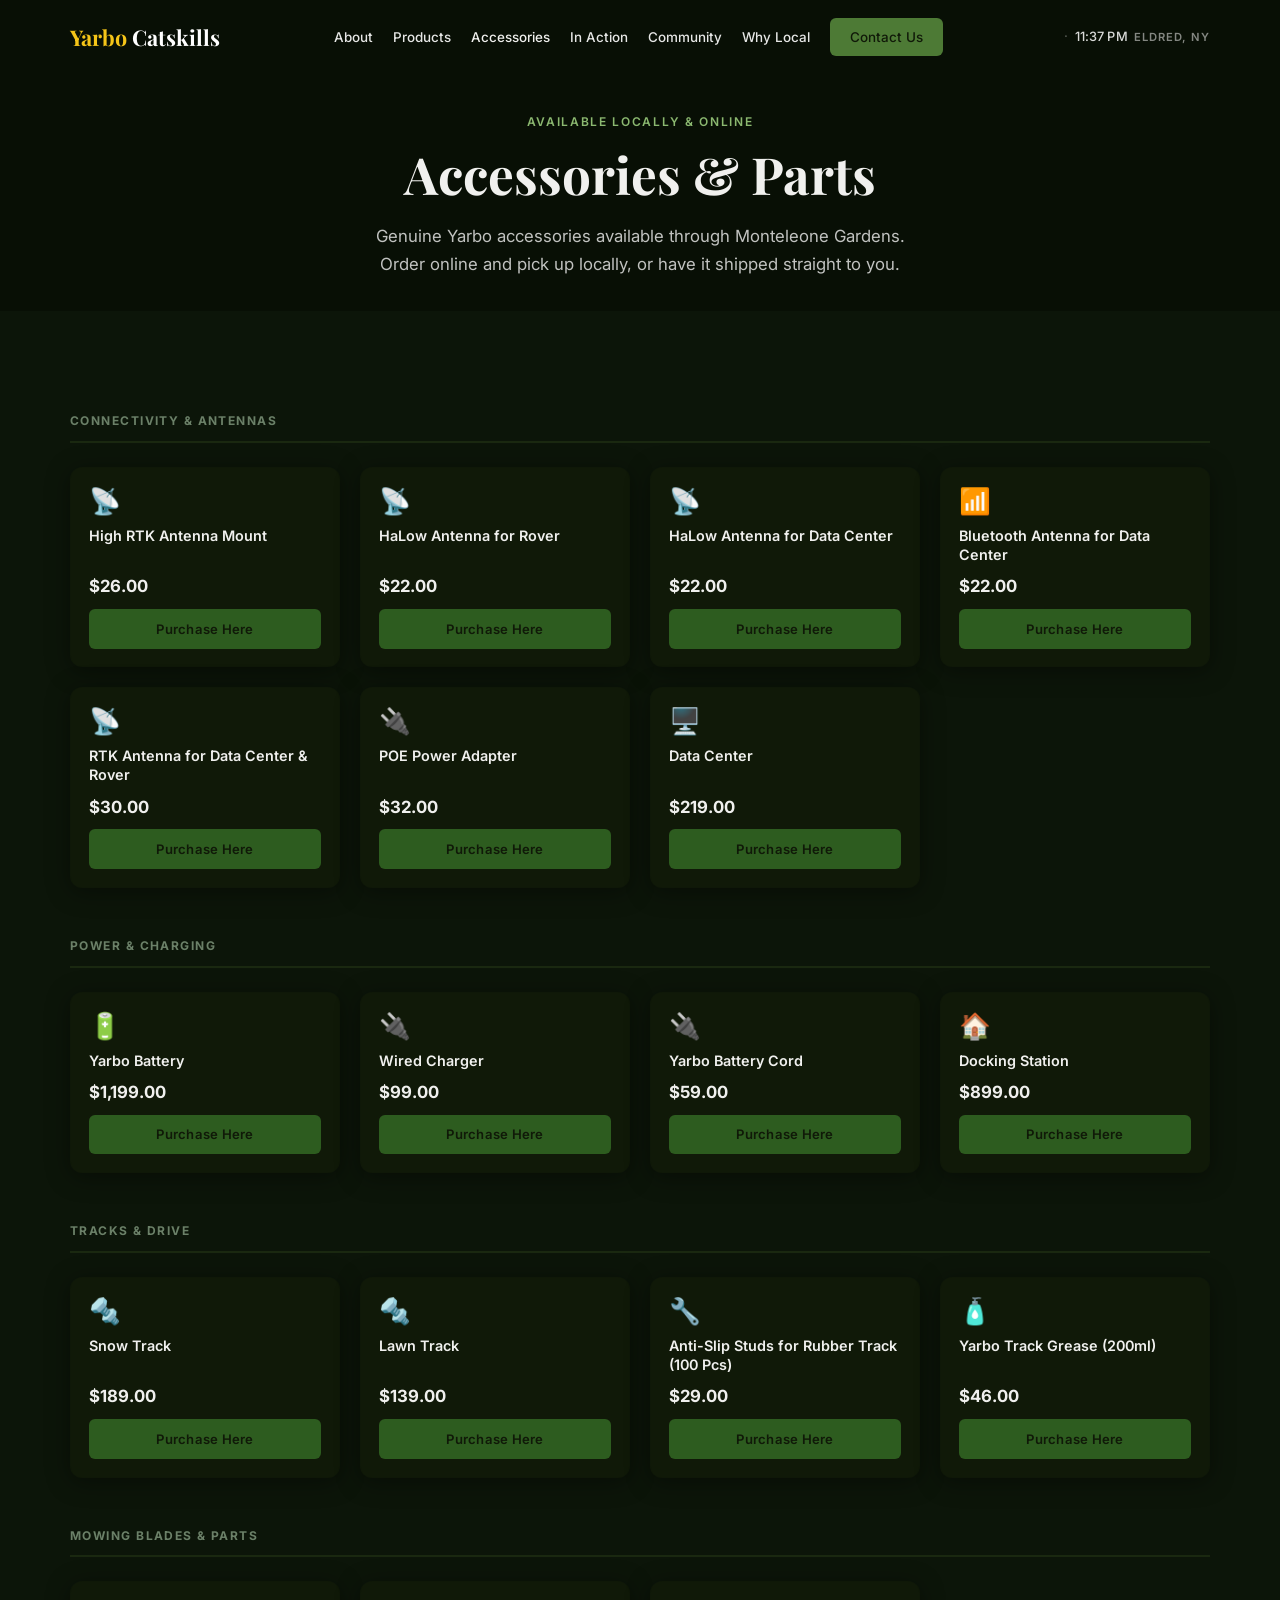
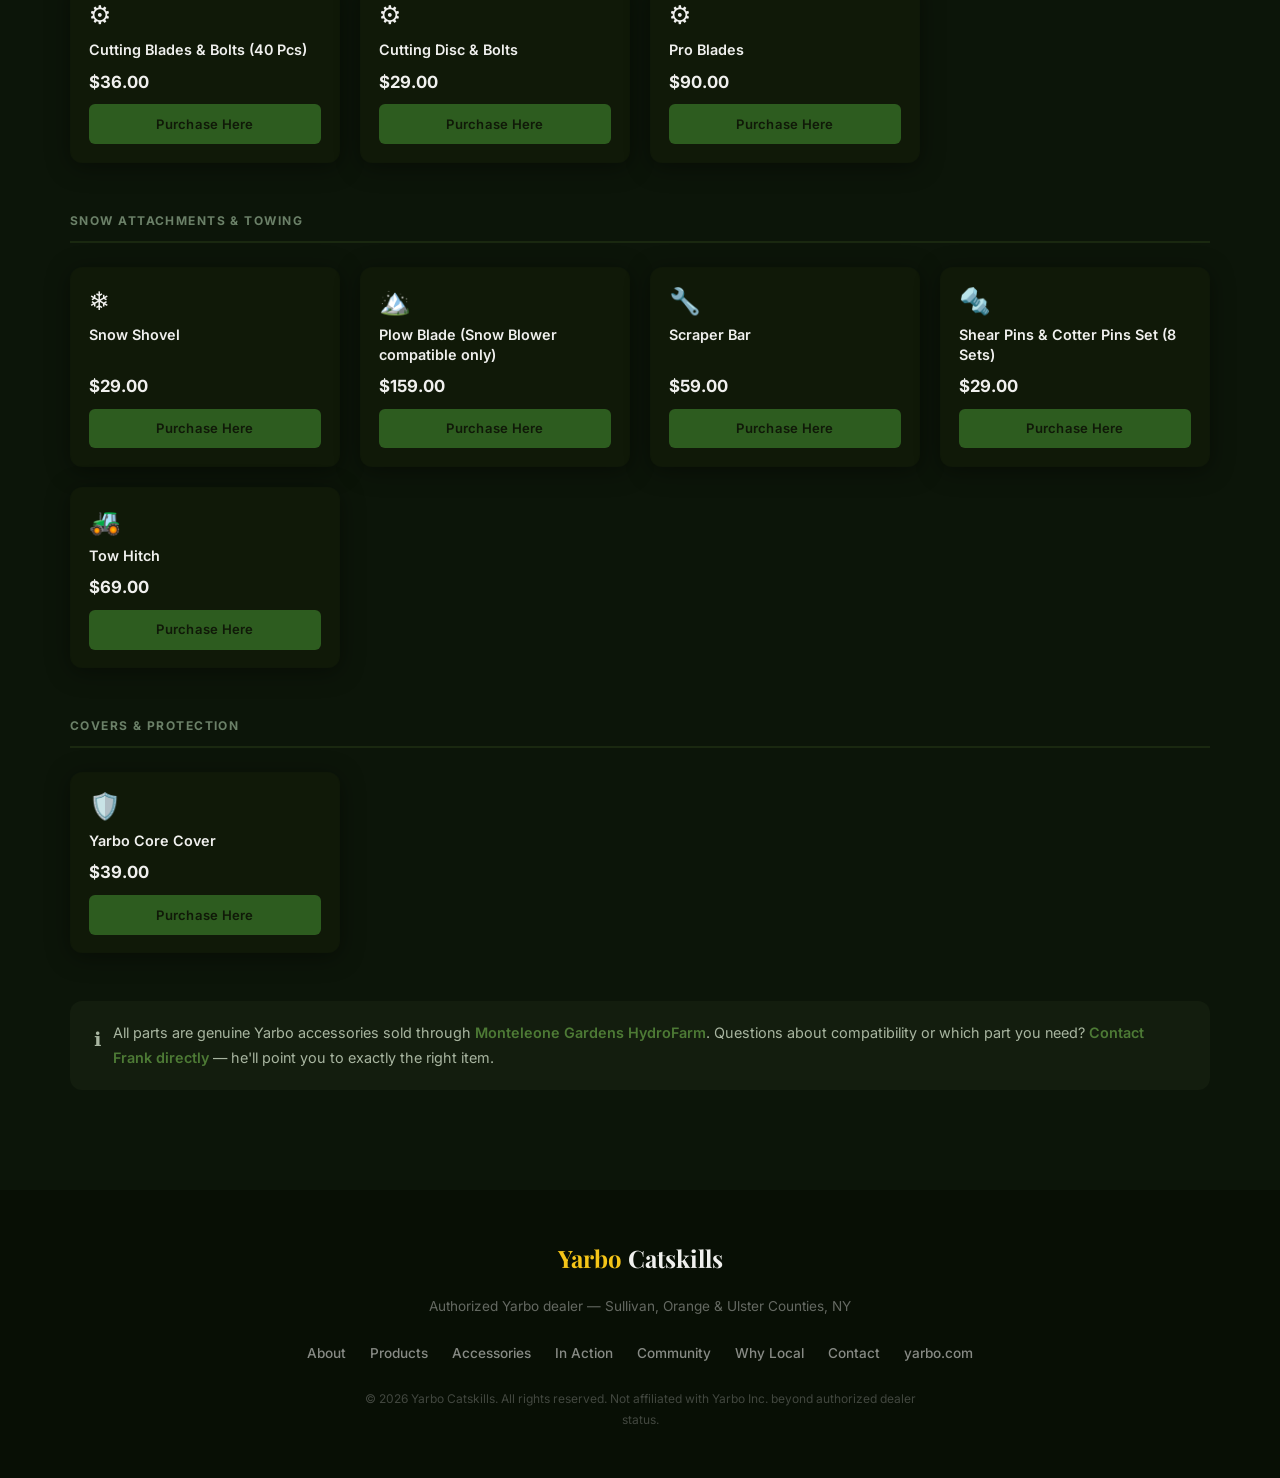
==== commit d7cfd4bb: "Add repair cert modal, Pro Blades, and Mowbi Kenobi community entry - Authorized Repair Provider cer" ====
--- a/accessories.html
+++ b/accessories.html
@@ -301,6 +301,13 @@
             <a href="https://www.monteleonegardens.com/yarbo-1" target="_blank" rel="noopener" class="shop-card-btn">Purchase Here</a>
           </div>
 
+          <div class="shop-card">
+            <div class="shop-card-icon">⚙️</div>
+            <div class="shop-card-name">Pro Blades</div>
+            <div class="shop-card-price">$90.00</div>
+            <a href="https://www.monteleonegardens.com/yarbo-1" target="_blank" rel="noopener" class="shop-card-btn">Purchase Here</a>
+          </div>
+
         </div>
       </div>
 
--- a/css/styles.css
+++ b/css/styles.css
@@ -2,16 +2,16 @@
 *, *::before, *::after { box-sizing: border-box; margin: 0; padding: 0; }
 
 :root {
-  --green-dark:   #1C3D0F;
-  --green-mid:    #2D5C1F;
-  --green-light:  #5A9435;
-  --cream:        #FDFCF8;
-  --sand:         #F0EBE1;
-  --gold:         #F5C518;
-  --text-dark:    #1A1A1A;
-  --text-mid:     #4A4A4A;
-  --text-light:   #767676;
-  --white:        #FFFFFF;
+  --green-dark:   #6B9955;
+  --green-mid:    #4D7A35;
+  --green-light:  #8BB870;
+  --cream:        #0C1509;
+  --sand:         #131D0E;
+  --gold:         #FBB040;
+  --text-dark:    #F0F0EE;
+  --text-mid:     #A8B5A0;
+  --text-light:   #687A5E;
+  --white:        #101908;
   --radius-sm:    6px;
   --radius-md:    12px;
   --radius-lg:    20px;
@@ -21,14 +21,14 @@
   --section-gap:  100px;
 }
 
-html { scroll-behavior: smooth; }
+html { scroll-behavior: auto; }
 
 body {
   font-family: 'Inter', system-ui, sans-serif;
   font-size: 16px;
   line-height: 1.7;
   color: var(--text-dark);
-  background: var(--cream);
+  background: #0C1509;
   -webkit-font-smoothing: antialiased;
 }
 
@@ -301,6 +301,69 @@
 }
 .about-gardens-note a:hover { color: var(--green-dark); }
 
+.repair-cert {
+  display: flex;
+  align-items: center;
+  gap: 1rem;
+  margin-top: 1.25rem;
+  padding: 1rem 1.25rem;
+  background: var(--sand);
+  border-left: 3px solid var(--yellow);
+  border-radius: 0 var(--radius-sm) var(--radius-sm) 0;
+  width: 100%;
+  text-align: left;
+  cursor: pointer;
+  border-top: none;
+  border-right: none;
+  border-bottom: none;
+  font-family: inherit;
+  transition: filter 0.15s;
+}
+.repair-cert:hover { filter: brightness(0.95); }
+.repair-cert-icon {
+  font-size: 1.5rem;
+  flex-shrink: 0;
+}
+.repair-cert-text {
+  display: flex;
+  flex-direction: column;
+  gap: 0.2rem;
+}
+.repair-cert-text strong {
+  font-size: 0.9rem;
+  color: var(--green-dark);
+  letter-spacing: 0.01em;
+}
+.repair-cert-text span {
+  font-size: 0.82rem;
+  color: var(--text-mid);
+}
+
+/* Certificate modal */
+.cert-modal {
+  display: none;
+  position: fixed;
+  inset: 0;
+  z-index: 1000;
+  align-items: center;
+  justify-content: center;
+  padding: 2rem;
+}
+.cert-modal.is-open { display: flex; }
+.cert-modal-backdrop {
+  position: absolute;
+  inset: 0;
+  background: rgba(0,0,0,0.75);
+}
+.cert-modal-img {
+  position: relative;
+  max-width: min(820px, 100%);
+  max-height: 90vh;
+  border-radius: var(--radius-sm);
+  box-shadow: 0 24px 64px rgba(0,0,0,0.5);
+  object-fit: contain;
+}
+
 .about-card {
   background: var(--cream);
   border-radius: var(--radius-lg);
@@ -349,7 +412,7 @@
   margin-right: auto;
 }
 .product-grid--four {
-  grid-template-columns: repeat(4, 1fr);
+  grid-template-columns: repeat(5, 1fr);
 }
 
 .product-card {
@@ -376,6 +439,11 @@
 .product-card--featured {
   border-color: var(--green-mid);
   background: linear-gradient(160deg, #f0faf4 0%, var(--white) 100%);
+}
+
+.product-card--new .product-badge {
+  background: #F5C518;
+  color: #1a1a1a;
 }
 
 .product-badge {
